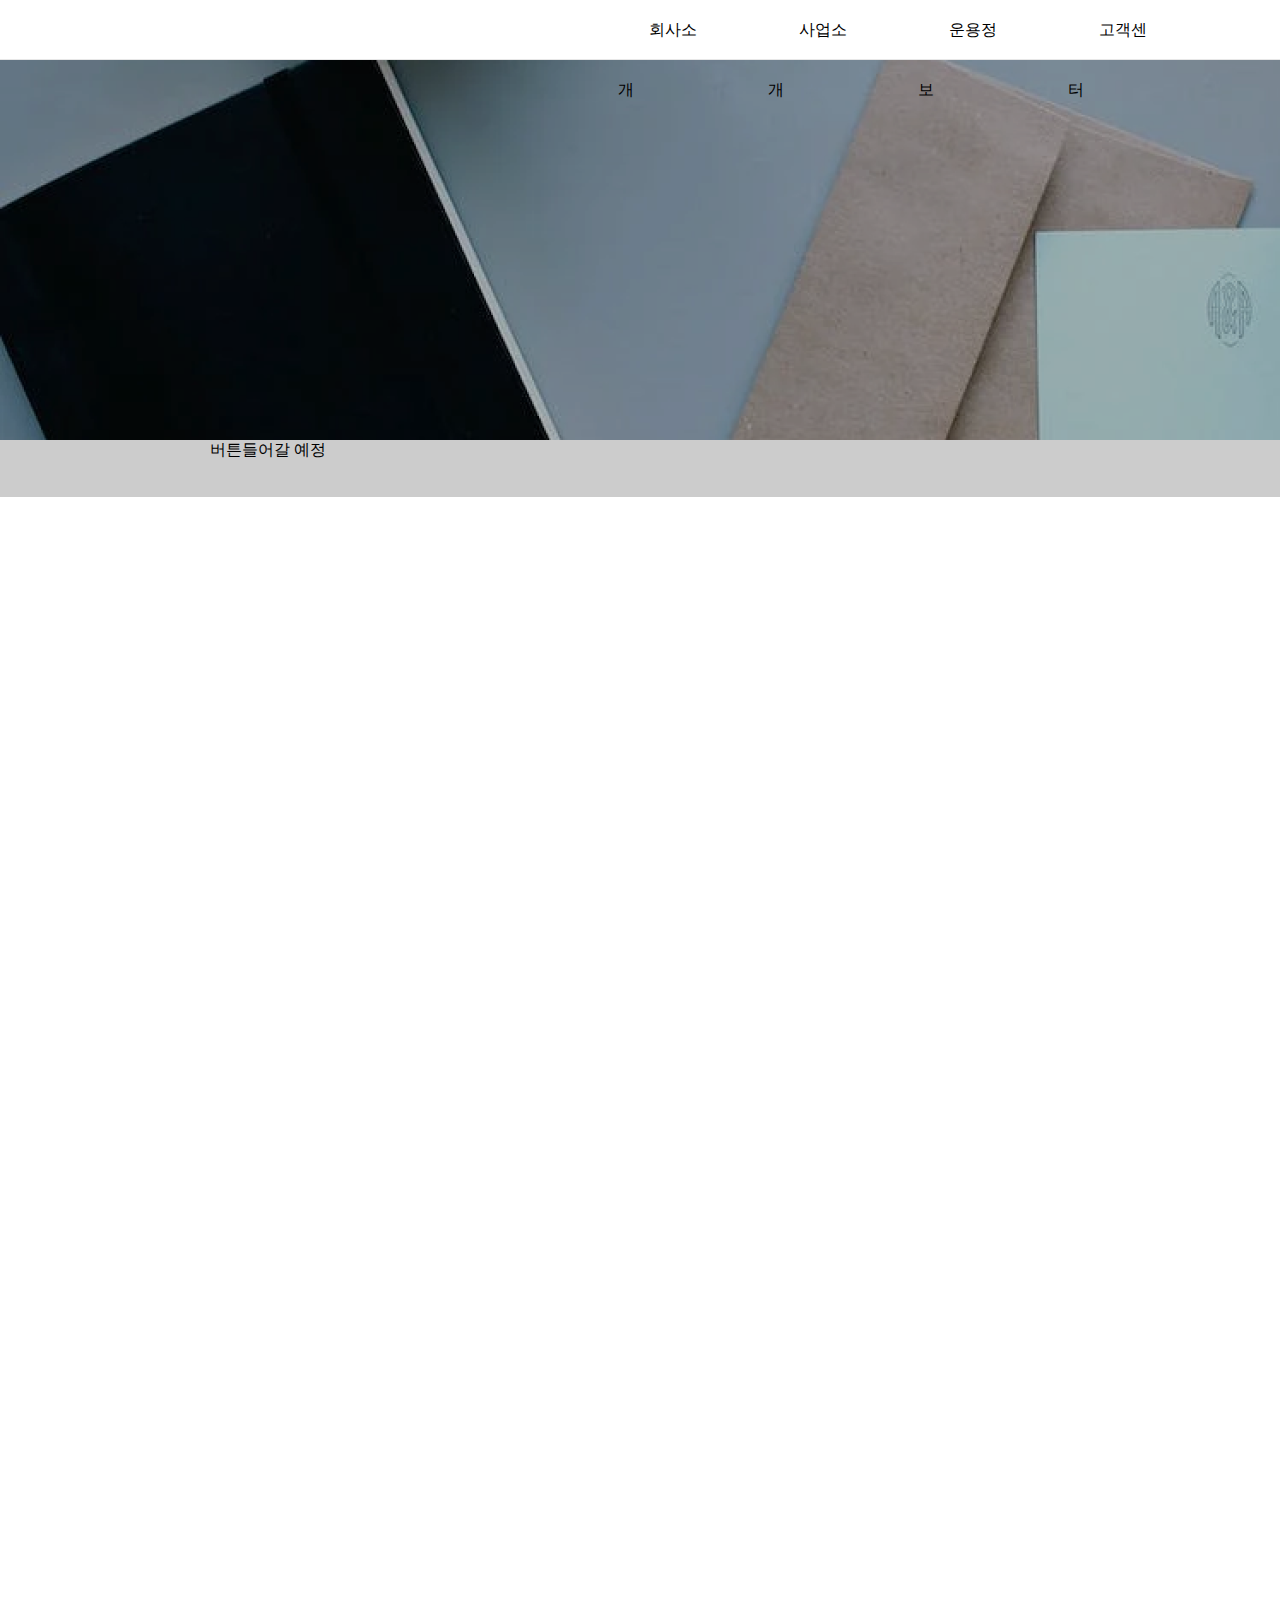
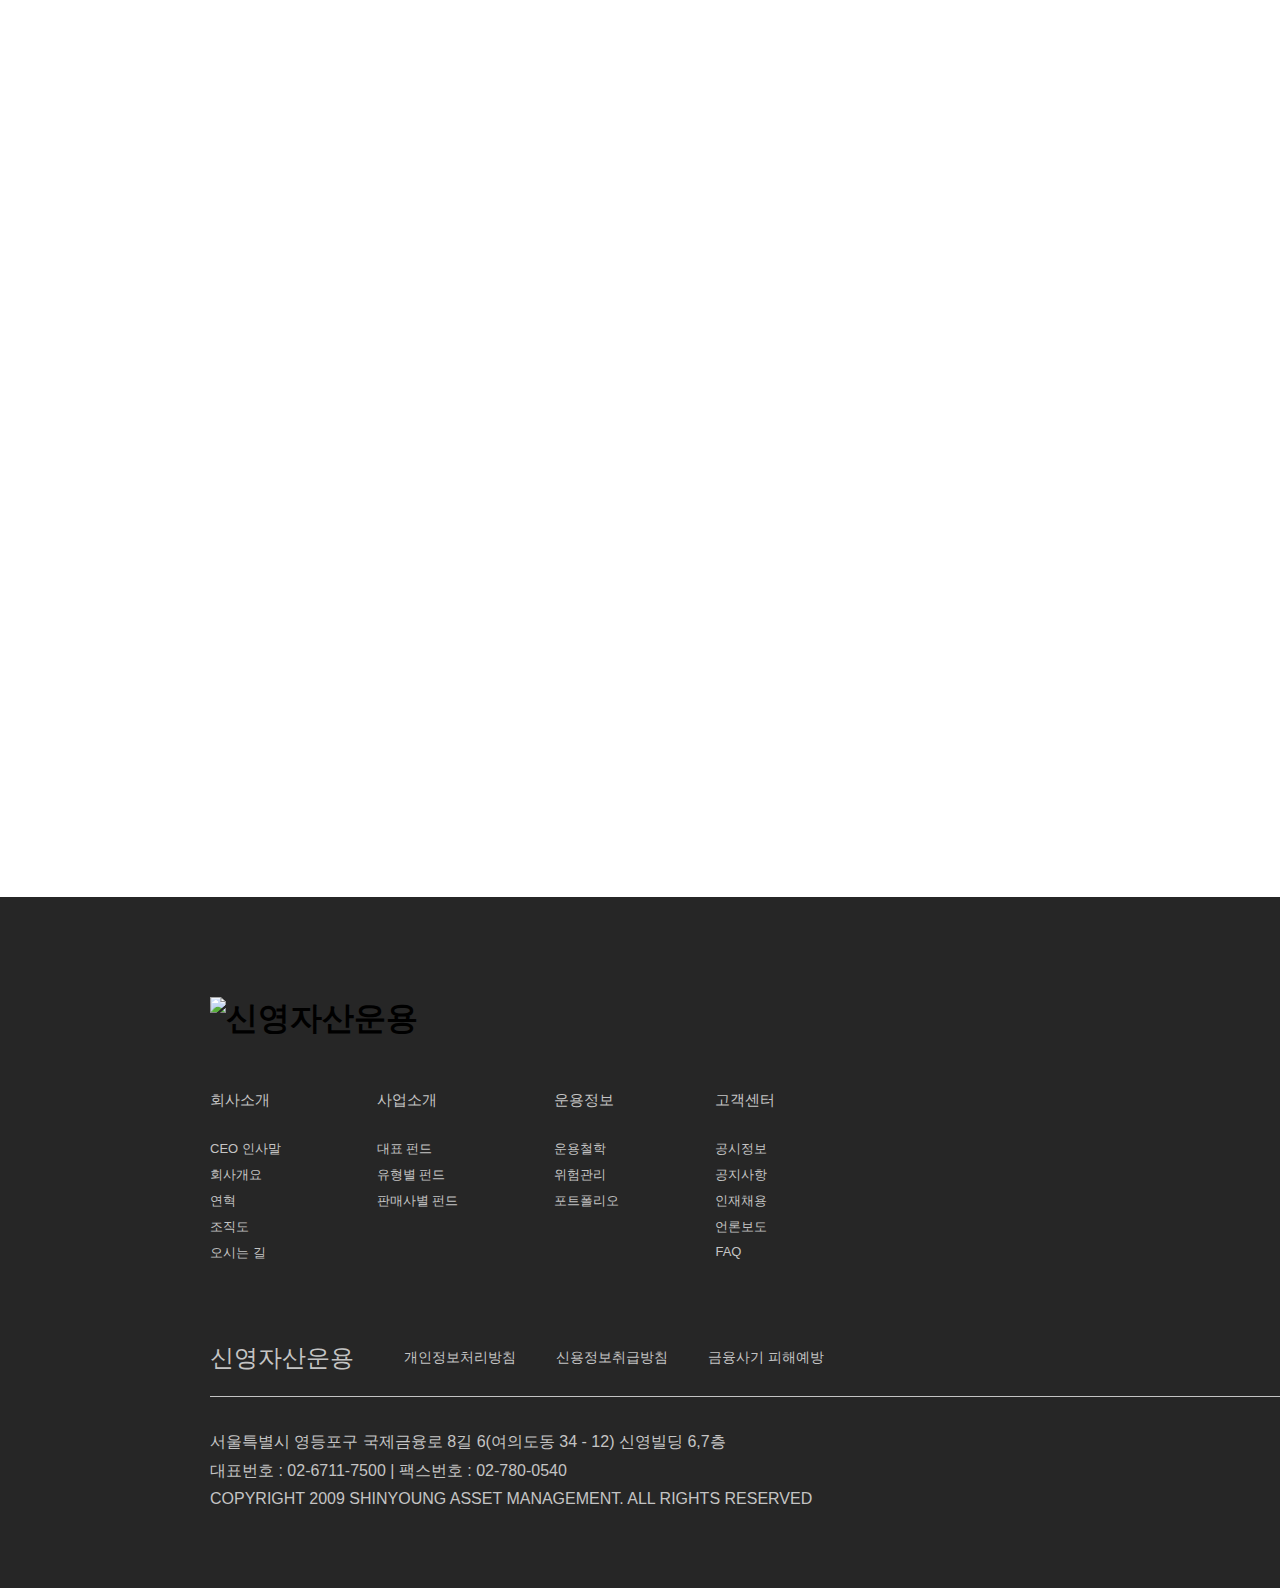
==== index.html @ 6cd34afd "Add files via upload" ====
<!DOCTYPE html>
<html lang="en">

<head>
    <meta charset="UTF-8">
    <meta name="viewport" content="width=device-width, initial-scale=1.0">
    <title>Document</title>
    <script src="js/script.js" defer></script>
    <link rel="stylesheet" href="css/default.css">
    <link rel="stylesheet" href="css/fonts.css">
    <link rel="stylesheet" href="css/style.css">    
    <link rel="stylesheet" href="css/subpage_.css">
</head>

<body>
    <header>
        <div class="logo">
            <h1></h1>
        </div>
        <nav>            
            <ul class="depth1">
                <li><a href="#">회사소개</a>
                    <div class="nav-bg"></div>
                    <ul class="depth2">
                        <li><a href="#">CEO 인사말</a></li>
                        <li><a href="#">회사개요</a></li>
                        <li><a href="#">연혁</a></li>
                        <li><a href="#">조직도</a></li>
                        <li><a href="#">오시는 길</a></li>
                    </ul>
                </li>
                <li><a href="#">사업소개</a>
                    <div class="nav-bg"></div>
                    <ul class="depth2">
                        <li><a href="#">대표 펀드</a></li>
                        <li><a href="#">유형별 펀드</a></li>
                        <li><a href="#">판매사별 펀드</a></li>
                    </ul>
                </li>
                <li><a href="#">운용정보</a>
                    <div class="nav-bg"></div>
                    <ul class="depth2">
                        <li><a href="#">운용철학</a></li>
                        <li><a href="#">위험관리</a></li>
                        <li><a href="#">포트폴리오</a></li>
                    </ul>
                </li>
                <li><a href="#">고객센터</a>
                    <div class="nav-bg"></div>
                    <ul class="depth2">
                        <li><a href="#">공시정보</a></li>
                        <li><a href="#">공지사항</a></li>
                        <li><a href="#">인재채용</a></li>
                        <li><a href="#">언론보도</a></li>
                        <li><a href="#">FAQ</a></li>
                    </ul>
                </li>
            </ul>        
        </nav>
        <div class="icon">
            <img src="images/오시는길2.png" alt="오시는길">
            <img src="images/EN2.png" alt="EN">
        </div>
    </header>

    <section>
        <div class="sub-banner"></div>
        <div class="sub-nav">버튼들어갈 예정</div>
    </section>
    <main id="page_name" class="container">

    </main>


    <footer>
        <h1><img src="images/logo2.png" alt="신영자산운용"></h1>
        <ul class="depth1">
            <li><a href="#">회사소개</a>
                <ul class="depth2">
                    <li><a href="#">CEO 인사말</a></li>
                    <li><a href="#">회사개요</a></li>
                    <li><a href="#">연혁</a></li>
                    <li><a href="#">조직도</a></li>
                    <li><a href="#">오시는 길</a></li>
                </ul>
            </li>
            <li><a href="#">사업소개</a>
                <ul class="depth2">
                    <li><a href="#">대표 펀드</a></li>
                    <li><a href="#">유형별 펀드</a></li>
                    <li><a href="#">판매사별 펀드</a></li>
                </ul>
            </li>
            <li><a href="#">운용정보</a>
                <ul class="depth2">
                    <li><a href="#">운용철학</a></li>
                    <li><a href="#">위험관리</a></li>
                    <li><a href="#">포트폴리오</a></li>
                </ul>
            </li>
            <li><a href="#">고객센터</a>
                <ul class="depth2">
                    <li><a href="#">공시정보</a></li>
                    <li><a href="#">공지사항</a></li>
                    <li><a href="#">인재채용</a></li>
                    <li><a href="#">언론보도</a></li>
                    <li><a href="#">FAQ</a></li>
                </ul> 
            </li>
        </ul>
        <div class="clause">
            <div>
                <a href="#">신영자산운용</a>
                <p>개인정보처리방침</p>
                <p>신용정보취급방침</p>
                <p>금융사기 피해예방</p>
            </div>
            <div class="language">
                <p>Language</p>
                <img src="images/한국어.png" alt="Language">
            </div>
        </div>
        <div class="address">
            <p>서울특별시 영등포구 국제금융로 8길 6(여의도동 34 - 12) 신영빌딩 6,7층</p>
            <p>대표번호 : 02-6711-7500 | 팩스번호 : 02-780-0540</p>
            <p>COPYRIGHT 2009 SHINYOUNG ASSET MANAGEMENT. ALL RIGHTS RESERVED</p>
        </div>
    </footer> 
</body>
 
</html>
---- css/default.css ----
* {
    margin: 0;
    padding: 0;
    box-sizing: border-box;
    text-decoration: none;
    list-style: none;
    color: #000;
    font-family: "pretendard", 'Noto Sans KR', sans-serif;
}

a {
    color: inherit;
}
---- css/fonts.css ----
@font-face {
    font-family: "pretendard";
    src: url(../fonts/Pretendard-Regular.woff) format(truetyoe);
}
@font-face {
    font-family: "pretendard-Medium";
    src: url(../fonts/Pretendard-Medium.woff) format(truetyoe);
}
@font-face {
    font-family: "pretendard-SemiBold";
    src: url(../fonts/Pretendard-SemiBold.woff) format(truetyoe);
}
@font-face {
    font-family: "pretendard-Bold";
    src: url(../fonts/Pretendard-Bold.woff) format(truetyoe);
}
---- css/style.css ----
header {  
    width: 100%;
    height: 60px;
    color: white;
    background-color: rgba(0, 0, 0, 0.4);
    display: flex;
    justify-content: space-between;
    align-items: center;
    padding: 0 210px;

}
header:hover {
    background-color: white;
    border-bottom: 1px solid #e7e7e7;
}
header:hover a {
    color: #000
}
header:hover .logo h1 {
    background-image: url(../images/logo.png);
}

header a {
    color: white;
}

header nav {
    display: flex;
    justify-content: space-between;
    margin: 0 210px;
    line-height: 60px;
}

header .logo h1 {
    background-image: url(../images/logo2.png);
    background-repeat: no-repeat;
    background-position: center;
    width: 154px;
    height: 32px;
}

header nav .logo img {
    vertical-align: -10px;
}

header nav .depth1 {
    display: flex;
    height: 60px;
}

header nav .depth1 li {
    width: 150px;
    text-align: center;
}

header nav .depth1 li a {
    padding: 20.5px 47px;
}
header nav .depth1>li:hover {
    border-bottom: 2px solid #0AB481;
}
header nav .depth1 li .depth2 {
    position: absolute;
    top: 60px;
    z-index: 10;
    display: none;
}
header nav .depth1>li.show .depth2 {
    display: block;
}
/* header nav .depth1>li:hover~li .depth2 {
    display: block;
} */
header nav .depth1>li:hover .nav-bg {
    display: block;
}
header nav .depth1 li .depth2 {
    height: 180px;
    background-color: white;
}

header nav .depth1 li .depth2 li {
    line-height: 2em;
}
header nav .depth1 li .depth2 li a:hover {
    color: #0AB481;
}

header nav .depth1 li .depth2 li a {
    text-align: center;
    padding: 8px 31.5px;
    color: #000;
}

header nav .depth1 li .depth2 li:first-child {
    padding-top: 15px;
}

header .icon img:nth-child(1) {
    vertical-align: -10px;
}

header .icon img:nth-child(2) {
    vertical-align: -5px;
    padding-left: 15px;
}

header nav .nav-bg {
    width: 100vw;
    height: 180px;
    background-color: white;
    position: absolute;
    top: 60px;
    left: 0;
    display: none;
}

footer {
    width: 100vw;
    height: 691px;
    background-color: #262626;
    padding: 100px 210px 125px;
    color: #C4C4C4;
}

footer a {
    color: #C4C4C4;
}

footer .depth1 {
    font-size: 15px;
    padding-top: 50px;
    display: flex;
}

footer .depth1 .depth2 {
    font-size: 13px;
    padding-top: 30px;
    padding-right: 96px;
}

footer .depth1 .depth2 li {
    padding-bottom: 8px;
}
footer p {
    color: #C4C4C4;
}
footer .clause {
    margin-top: 50px;
    display: flex;
    justify-content: space-between;
    width: 1500px;
    height: 77px;
    margin-bottom: 24px;
    border-bottom: 1px solid #C4C4C4;
}
footer .clause div {
    display: flex;    
    align-items: center;
}
footer .clause a {
    padding-right: 50px; 
    font-size: 24px;
}
footer .clause div > p {
    padding-right: 40px;   
    font-size: 14px;
}
footer .clause .language>p {
    padding-right: 22px;
}
footer .address p:first-child {
    margin-top: 35px;
}
footer .address p {
    padding-bottom: 8px;
}
---- css/subpage_.css ----
section .sub-banner {
    width: 1920px;
    height: 380px;
    background-image: url(../images/subpagebanner1.png);
    background-repeat: no-repeat;
    background-size: cover;
}
section .sub-nav {
    height: 57px;
    background-color: #ccc;
    padding: 0 210px;
}

.container {
    width: 1200px;
    margin: 0 auto;
}

#page_name{
    height: 2000px;
}
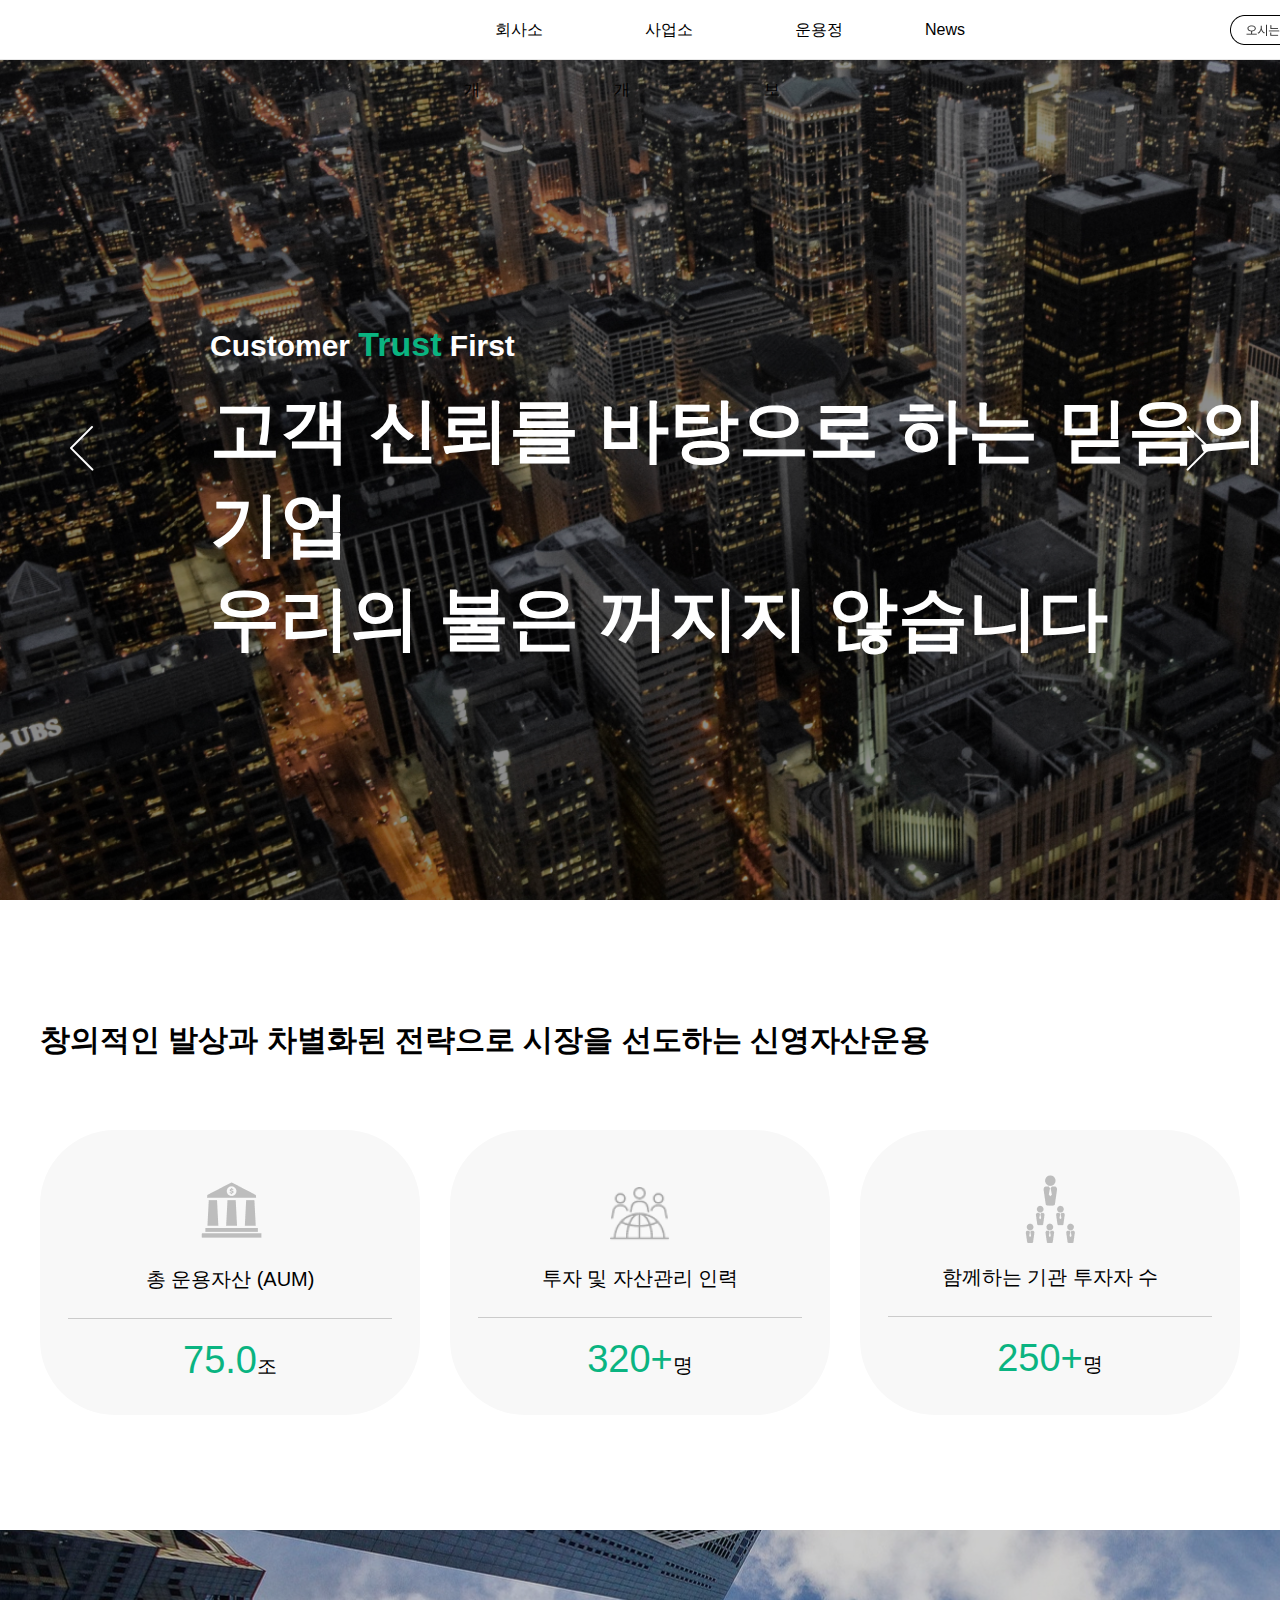
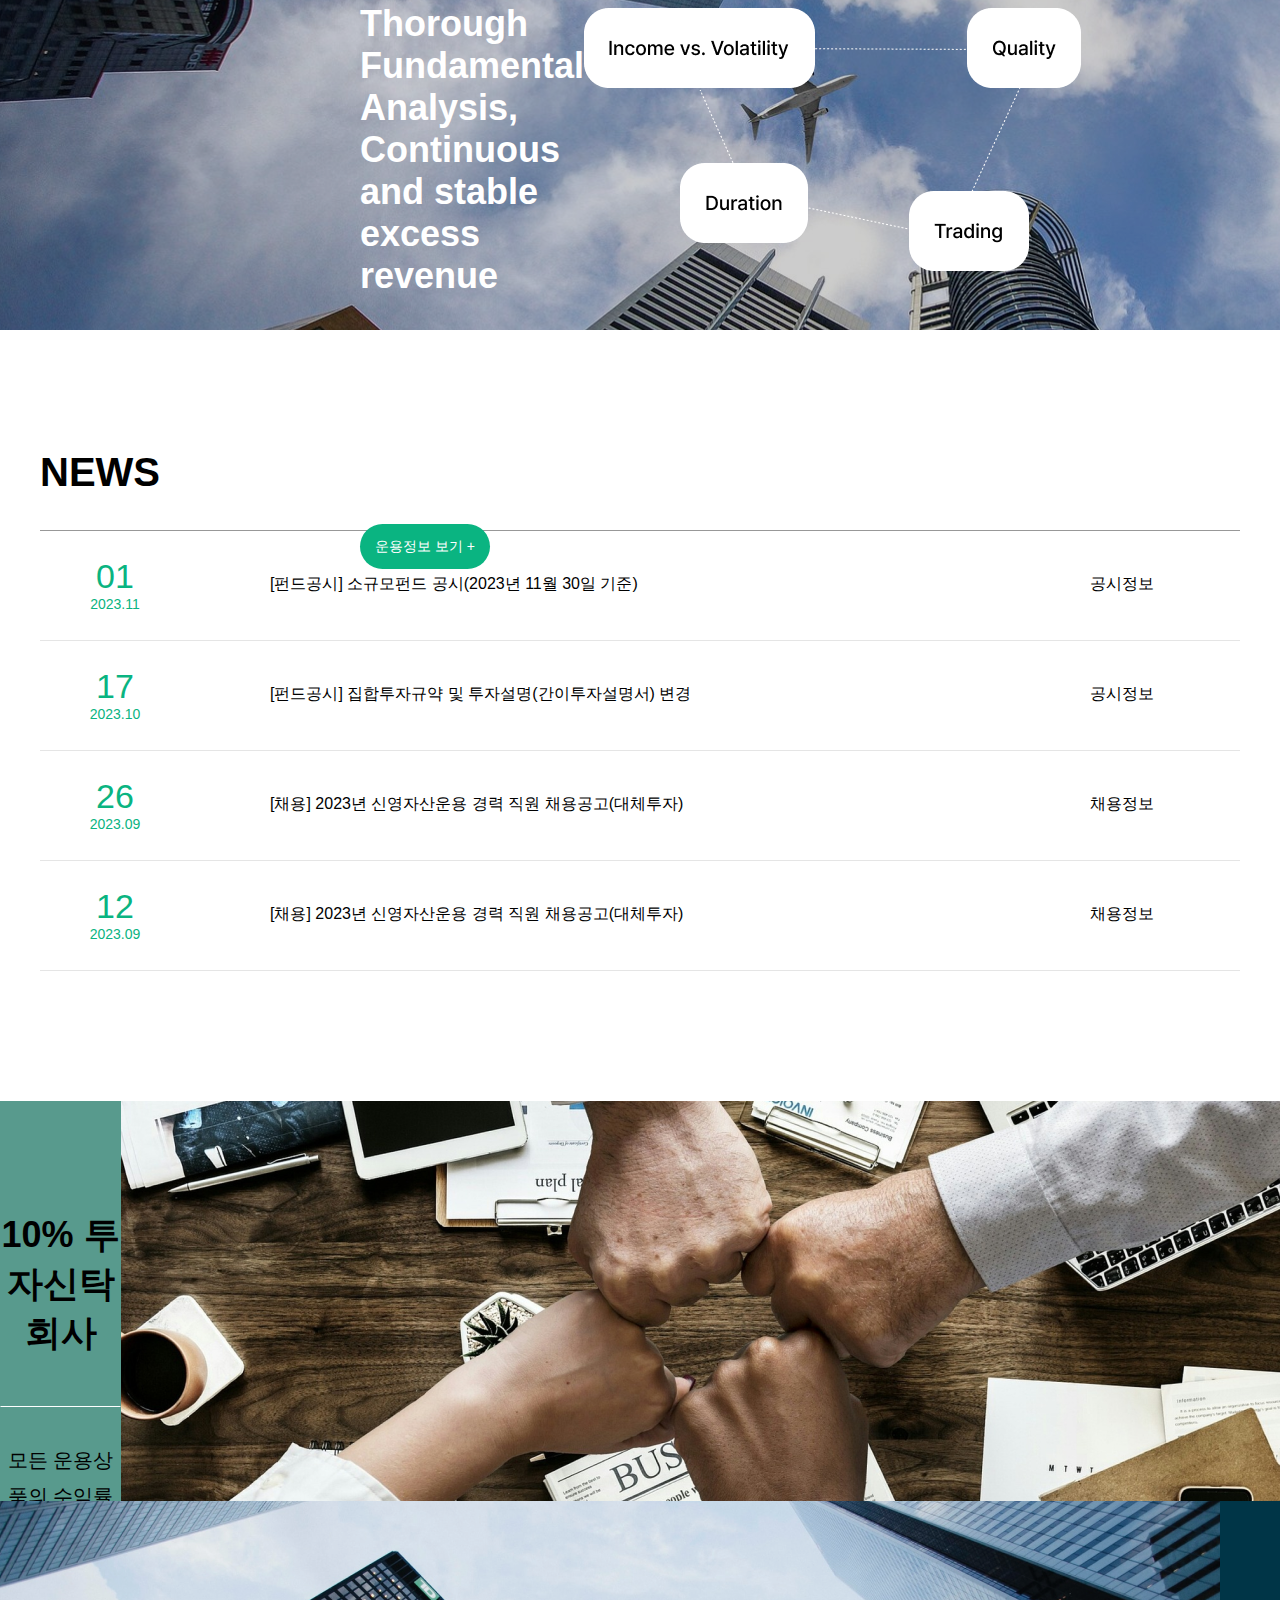
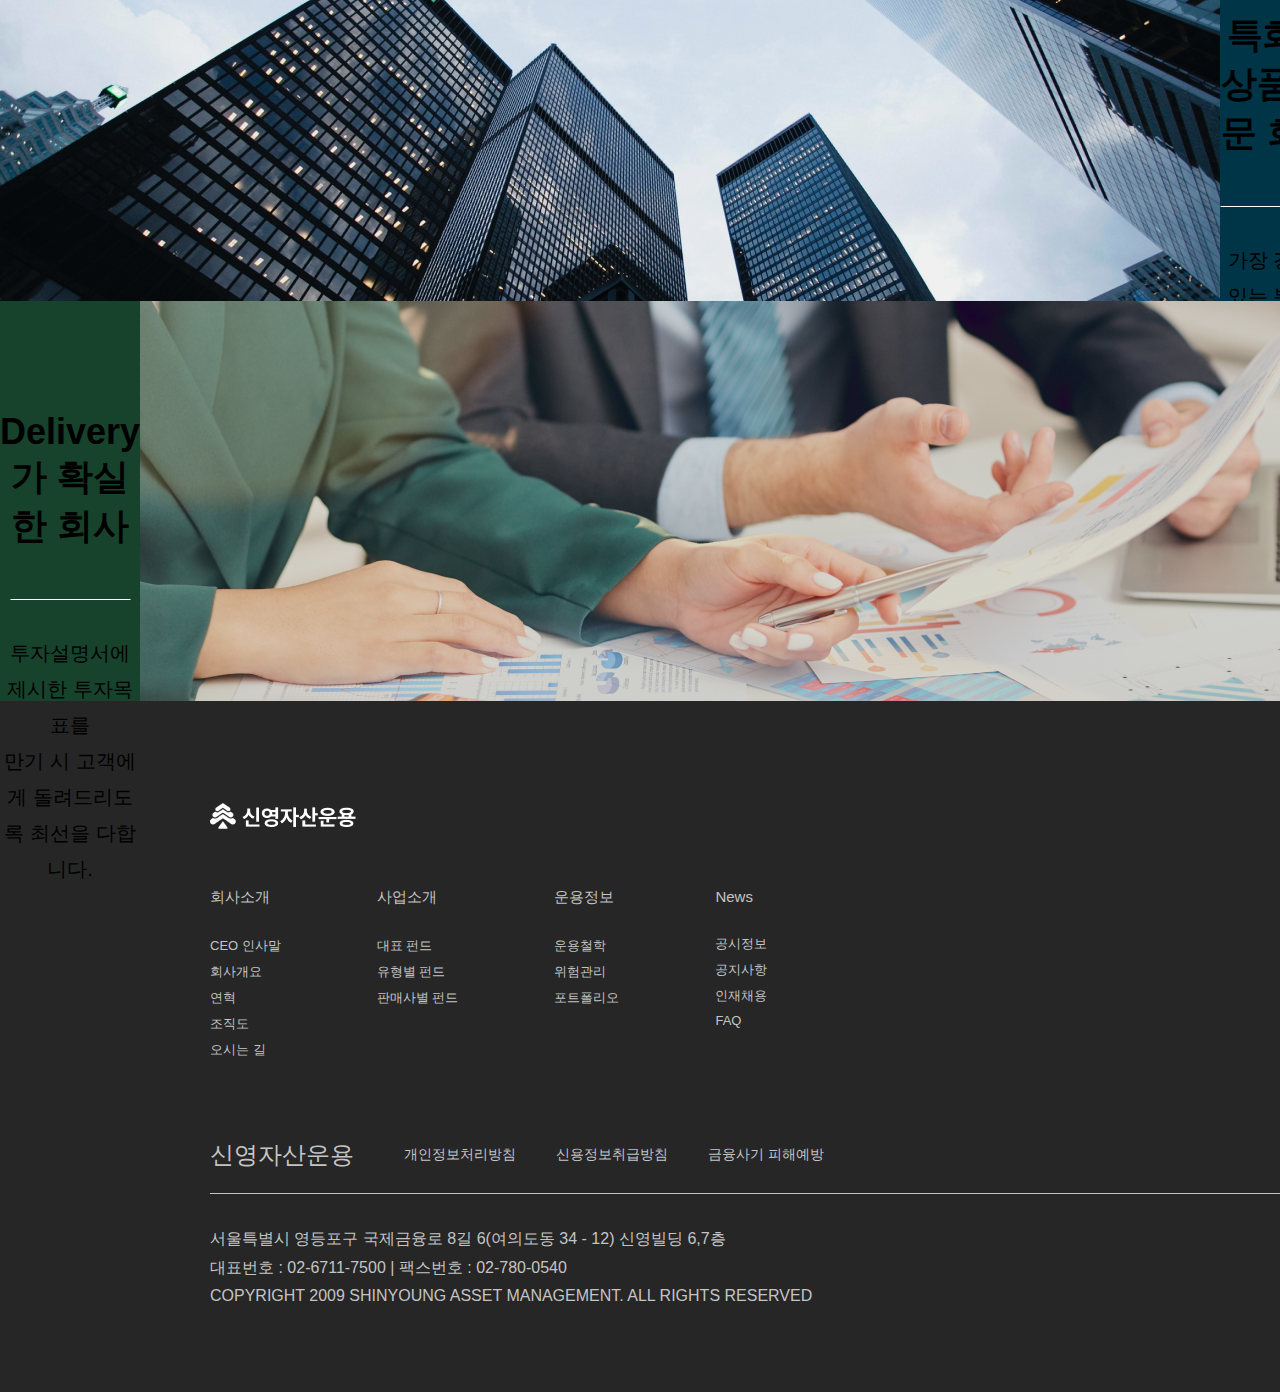
==== commit ec0258ec: "Add files via upload" ====
--- a/index.html
+++ b/index.html
@@ -4,20 +4,20 @@
 <head>
     <meta charset="UTF-8">
     <meta name="viewport" content="width=device-width, initial-scale=1.0">
-    <title>Document</title>
+    <title>신영자산운용</title>
     <script src="js/script.js" defer></script>
     <link rel="stylesheet" href="css/default.css">
     <link rel="stylesheet" href="css/fonts.css">
-    <link rel="stylesheet" href="css/style.css">    
-    <link rel="stylesheet" href="css/subpage_.css">
+    <link rel="stylesheet" href="css/style.css">
+    <link rel="stylesheet" href="css/main_pg.css">
 </head>
 
 <body>
     <header>
         <div class="logo">
-            <h1></h1>
-        </div>
-        <nav>            
+            <a href="index.html"><span class="blind">신영자산운용</span></a>
+        </div>
+        <nav>
             <ul class="depth1">
                 <li><a href="#">회사소개</a>
                     <div class="nav-bg"></div>
@@ -26,13 +26,13 @@
                         <li><a href="#">회사개요</a></li>
                         <li><a href="#">연혁</a></li>
                         <li><a href="#">조직도</a></li>
-                        <li><a href="#">오시는 길</a></li>
+                        <li><a href="map.html">오시는 길</a></li>
                     </ul>
                 </li>
                 <li><a href="#">사업소개</a>
                     <div class="nav-bg"></div>
                     <ul class="depth2">
-                        <li><a href="#">대표 펀드</a></li>
+                        <li><a href="fund_pag.html">대표 펀드</a></li>
                         <li><a href="#">유형별 펀드</a></li>
                         <li><a href="#">판매사별 펀드</a></li>
                     </ul>
@@ -40,40 +40,152 @@
                 <li><a href="#">운용정보</a>
                     <div class="nav-bg"></div>
                     <ul class="depth2">
-                        <li><a href="#">운용철학</a></li>
+                        <li><a href="Management_Philosophy.html">운용철학</a></li>
                         <li><a href="#">위험관리</a></li>
                         <li><a href="#">포트폴리오</a></li>
                     </ul>
                 </li>
-                <li><a href="#">고객센터</a>
-                    <div class="nav-bg"></div>
-                    <ul class="depth2">
-                        <li><a href="#">공시정보</a></li>
-                        <li><a href="#">공지사항</a></li>
-                        <li><a href="#">인재채용</a></li>
-                        <li><a href="#">언론보도</a></li>
-                        <li><a href="#">FAQ</a></li>
-                    </ul>
-                </li>
-            </ul>        
+                <li><a href="#">News</a>
+                    <div class="nav-bg"></div>
+                    <ul class="depth2">
+                        <li><a href="index.copy.html">공시정보</a></li>
+                        <li><a href="index.copy-2.html">공지사항</a></li>
+                        <li><a href="index.copy-3.html">인재채용</a></li>
+                        <li><a href="index.copy faq.html">FAQ</a></li>
+                    </ul>
+                </li>
+            </ul>
         </nav>
         <div class="icon">
-            <img src="images/오시는길2.png" alt="오시는길">
-            <img src="images/EN2.png" alt="EN">
+            <a href="map.html"><span class="blind">오시는길</span></a>
+            <a href="#"><span class="blind">EN</span></a>
         </div>
     </header>
-
-    <section>
-        <div class="sub-banner"></div>
-        <div class="sub-nav">버튼들어갈 예정</div>
+    <main>
+        <div class="main-banner">
+            <div class="slider">
+                <div class="slider-box">
+                    <div class="title">
+                        <h2>Customer <span>Trust</span> First</h2>
+                        <h1>고객 신뢰를 바탕으로 하는 믿음의 기업 <br>
+                            우리의 불은 꺼지지 않습니다</h1>
+                    </div>
+                    <div class="title">
+                        <h2>Ahead with customer <span>futures</span></h2>
+                        <h1>고객의 미래를 먼저 생각하는 기업<br>
+                            언제나 당신과 함께합니다</h1>
+                    </div>
+                    <div class="title">
+                        <h2>Expect more, <span>believe</span> better</h2>
+                        <h1>고객의 기대와 믿음에 부응하는 기업<br>
+                            당신과 함께 나아갑니다</h1>
+                    </div>
+                </div>
+            </div>
+            <a href="#" class="prev-btn"><img src="images/main-banner/main_prev_btn.png" alt="main_prev_btn"></a>
+            <a href="#" class="next-btn"><img src="images/main-banner/main_next_btn.png" alt="main_next_btn"></a>
+        </div>
+    </main>
+    <section id="history" class="container">
+        <h3>창의적인 발상과 차별화된 전략으로 시장을 선도하는 신영자산운용</h3>
+        <div>
+            <div class="history-item">
+                <img src="images/main/e8f62128f77604382402671040d83289 1.png" alt="총 운용자산">
+                <p>총 운용자산 (AUM)</p>
+                <p><span>75.0</span>조</p>
+            </div>
+            <div class="history-item">
+                <img src="images/main/main_man_icon 1.png" alt="총 운용자산">
+                <p>투자 및 자산관리 인력</p>
+                <p><span>320+</span>명</p>
+            </div>
+            <div class="history-item">
+                <img src="images/main/f42983f691338e6339a0aac729faa916 1.png" alt="총 운용자산">
+                <p>함께하는 기관 투자자 수</p>
+                <p><span>250+</span>명</p>
+            </div>
+        </div>
     </section>
-    <main id="page_name" class="container">
-
-    </main>
+    <div id="sub-banner">
+        <div>
+            <h2>
+                Thorough Fundamental Analysis,<br>
+                Continuous and stable excess revenue
+            </h2>
+            <p>철저한 펀더멘탈 분석을 통한 일관된 원칙이 있는 투자로<br>
+                벤치마크 대비 지속적이고 안정적인 초과수익 실현</p>
+            <button>운용정보 보기 +</button>
+        </div>
+        <img src="images/main/운용정보img.png" alt="운용정보 키워드">
+    </div>
+    <div id="news" class="container">
+        <h1>NEWS</h1>
+        <a href="#" class="news-item">
+            <div class="news-date">
+                <p>01</p>
+                <p>2023.11</p>
+            </div>
+            <p>[펀드공시] 소규모펀드 공시(2023년 11월 30일 기준)</p>
+            <span>공시정보</span>
+        </a>
+        <a href="#" class="news-item">
+            <div class="news-date">
+                <p>17</p>
+                <p>2023.10</p>
+            </div>
+            <p>[펀드공시] 집합투자규약 및 투자설명(간이투자설명서) 변경</p>
+            <span>공시정보</span>
+        </a>
+        <a href="#" class="news-item">
+            <div class="news-date">
+                <p>26</p>
+                <p>2023.09</p>
+            </div>
+            <p>[채용] 2023년 신영자산운용 경력 직원 채용공고(대체투자) </p>
+            <span>채용정보</span>
+        </a>
+        <a href="#" class="news-item">
+            <div class="news-date">
+                <p>12</p>
+                <p>2023.09</p>
+            </div>
+            <p>[채용] 2023년 신영자산운용 경력 직원 채용공고(대체투자) </p>
+            <span>채용정보</span>
+        </a>
+    </div>
+
+    <div id="notice">
+        <div class="notice-box">
+            <div class="notice-text">
+                <h2>10% 투자신탁회사</h2>
+                <img src="images/main/line.png" alt="line">
+                <p>모든 운용상품의 수익률이<br>
+                    항상 업계 상위 10%에 들도록 최선을 다합니다. </p>
+            </div>
+            <img src="images/main/Rectangle 30.png" alt="투자신탁회사" class="notice-img">
+        </div>
+        <div class="notice-box">
+            <img src="images/main/unsplash_PhYq704ffdA.png" alt="투자신탁회사" class="notice-img">
+            <div class="notice-text">
+                <h2>특화된 상품 전문 회사</h2>
+                <img src="images/main/line.png" alt="line">
+                <p>가장 경쟁력있는 분야를 특화하는 전문운용회사를 지향합니다.</p>
+            </div>
+        </div>
+        <div class="notice-box">
+            <div class="notice-text">
+                <h2>Delivery가 확실한 회사</h2>
+                <img src="images/main/line.png" alt="line">
+                <p>투자설명서에 제시한 투자목표를<br>
+                    만기 시 고객에게 돌려드리도록 최선을 다합니다.</p>
+            </div>
+            <img src="images/main/Rectangle 50.png" alt="투자신탁회사" class="notice-img">
+        </div>
+    </div>
 
 
     <footer>
-        <h1><img src="images/logo2.png" alt="신영자산운용"></h1>
+        <h1><img src="images/header/logo2.png" alt="신영자산운용"></h1>
         <ul class="depth1">
             <li><a href="#">회사소개</a>
                 <ul class="depth2">
@@ -81,43 +193,42 @@
                     <li><a href="#">회사개요</a></li>
                     <li><a href="#">연혁</a></li>
                     <li><a href="#">조직도</a></li>
-                    <li><a href="#">오시는 길</a></li>
+                    <li><a href="map.html">오시는 길</a></li>
                 </ul>
             </li>
             <li><a href="#">사업소개</a>
                 <ul class="depth2">
-                    <li><a href="#">대표 펀드</a></li>
+                    <li><a href="fund_pag.html">대표 펀드</a></li>
                     <li><a href="#">유형별 펀드</a></li>
                     <li><a href="#">판매사별 펀드</a></li>
                 </ul>
             </li>
             <li><a href="#">운용정보</a>
                 <ul class="depth2">
-                    <li><a href="#">운용철학</a></li>
+                    <li><a href="Management_Philosophy.html">운용철학</a></li>
                     <li><a href="#">위험관리</a></li>
                     <li><a href="#">포트폴리오</a></li>
                 </ul>
             </li>
-            <li><a href="#">고객센터</a>
-                <ul class="depth2">
-                    <li><a href="#">공시정보</a></li>
-                    <li><a href="#">공지사항</a></li>
-                    <li><a href="#">인재채용</a></li>
-                    <li><a href="#">언론보도</a></li>
-                    <li><a href="#">FAQ</a></li>
-                </ul> 
+            <li><a href="#">News</a>
+                <ul class="depth2">
+                    <li><a href="index.copy.html">공시정보</a></li>
+                    <li><a href="index.copy-2.html">공지사항</a></li>
+                    <li><a href="index.copy-3.html">인재채용</a></li>
+                    <li><a href="index.copy faq.html">FAQ</a></li>
+                </ul>
             </li>
         </ul>
         <div class="clause">
             <div>
-                <a href="#">신영자산운용</a>
+                <a href="index.html">신영자산운용</a>
                 <p>개인정보처리방침</p>
                 <p>신용정보취급방침</p>
                 <p>금융사기 피해예방</p>
             </div>
             <div class="language">
                 <p>Language</p>
-                <img src="images/한국어.png" alt="Language">
+                <img src="images/header/한국어.png" alt="Language">
             </div>
         </div>
         <div class="address">
@@ -125,7 +236,7 @@
             <p>대표번호 : 02-6711-7500 | 팩스번호 : 02-780-0540</p>
             <p>COPYRIGHT 2009 SHINYOUNG ASSET MANAGEMENT. ALL RIGHTS RESERVED</p>
         </div>
-    </footer> 
+    </footer>
 </body>
- 
+
 </html>--- a/css/default.css
+++ b/css/default.css
@@ -4,10 +4,15 @@
     box-sizing: border-box;
     text-decoration: none;
     list-style: none;
-    color: #000;
+}
+body {
     font-family: "pretendard", 'Noto Sans KR', sans-serif;
+    color: black;
 }
 
 a {
     color: inherit;
 }
+.blind {
+    display: none;
+}
--- a/css/style.css
+++ b/css/style.css
@@ -1,23 +1,26 @@
-header {  
+header {
     width: 100%;
     height: 60px;
     color: white;
-    background-color: rgba(0, 0, 0, 0.4);
+    background-color: rgba(0, 0, 0, 0.2);
     display: flex;
     justify-content: space-between;
     align-items: center;
     padding: 0 210px;
-
-}
+    position: absolute;
+}
+
 header:hover {
     background-color: white;
     border-bottom: 1px solid #e7e7e7;
 }
+
 header:hover a {
     color: #000
 }
+
 header:hover .logo h1 {
-    background-image: url(../images/logo.png);
+    background-image: url(../images/header/logo.png);
 }
 
 header a {
@@ -32,7 +35,7 @@
 }
 
 header .logo h1 {
-    background-image: url(../images/logo2.png);
+    background-image: url(../images/header/logo2.png);
     background-repeat: no-repeat;
     background-position: center;
     width: 154px;
@@ -56,24 +59,29 @@
 header nav .depth1 li a {
     padding: 20.5px 47px;
 }
+
 header nav .depth1>li:hover {
     border-bottom: 2px solid #0AB481;
 }
+
 header nav .depth1 li .depth2 {
     position: absolute;
     top: 60px;
     z-index: 10;
     display: none;
 }
+
 header nav .depth1>li.show .depth2 {
     display: block;
 }
+
 /* header nav .depth1>li:hover~li .depth2 {
     display: block;
 } */
 header nav .depth1>li:hover .nav-bg {
     display: block;
 }
+
 header nav .depth1 li .depth2 {
     height: 180px;
     background-color: white;
@@ -82,6 +90,7 @@
 header nav .depth1 li .depth2 li {
     line-height: 2em;
 }
+
 header nav .depth1 li .depth2 li a:hover {
     color: #0AB481;
 }
@@ -96,23 +105,52 @@
     padding-top: 15px;
 }
 
-header .icon img:nth-child(1) {
-    vertical-align: -10px;
-}
-
-header .icon img:nth-child(2) {
-    vertical-align: -5px;
-    padding-left: 15px;
-}
-
 header nav .nav-bg {
     width: 100vw;
-    height: 180px;
+    height: 200px;
     background-color: white;
     position: absolute;
     top: 60px;
     left: 0;
     display: none;
+}
+
+header .icon {
+    display: flex;
+    align-items: center;
+    gap: 15px;
+}
+
+header .icon a:nth-child(1) {
+    background-image: url(../images/header/오시는길2.png);
+    background-repeat: no-repeat;
+    background-position: center;
+    width: 86px;
+    height: 30px;
+}
+
+header:hover .icon a:nth-child(1) {
+    background-image: url(../images/header/오시는길.png);
+    background-repeat: no-repeat;
+    background-position: center;
+    width: 86px;
+    height: 30px;
+}
+
+header .icon a:nth-child(2) {
+    background-image: url(../images/header/EN2.png);
+    background-repeat: no-repeat;
+    background-position: center;
+    width: 43px;
+    height: 16px;
+}
+
+header:hover .icon a:nth-child(2) {
+    background-image: url(../images/header/EN.png);
+    background-repeat: no-repeat;
+    background-position: center;
+    width: 43px;
+    height: 16px;
 }
 
 footer {
@@ -142,9 +180,11 @@
 footer .depth1 .depth2 li {
     padding-bottom: 8px;
 }
+
 footer p {
     color: #C4C4C4;
 }
+
 footer .clause {
     margin-top: 50px;
     display: flex;
@@ -154,24 +194,30 @@
     margin-bottom: 24px;
     border-bottom: 1px solid #C4C4C4;
 }
+
 footer .clause div {
-    display: flex;    
+    display: flex;
     align-items: center;
 }
+
 footer .clause a {
-    padding-right: 50px; 
+    padding-right: 50px;
     font-size: 24px;
 }
-footer .clause div > p {
-    padding-right: 40px;   
+
+footer .clause div>p {
+    padding-right: 40px;
     font-size: 14px;
 }
+
 footer .clause .language>p {
     padding-right: 22px;
 }
+
 footer .address p:first-child {
     margin-top: 35px;
 }
+
 footer .address p {
     padding-bottom: 8px;
-}
+}--- a/css/main_pg.css
+++ b/css/main_pg.css
@@ -0,0 +1,261 @@
+.container {
+    width: 1200px;
+    margin: 0 auto;
+}
+main .main-banner {
+    width: 100%;
+    height: 100vh;
+    color: white;
+    font-family: "pretendard-SemiBold", 'Noto Sans KR', sans-serif;
+}
+
+main .slider {
+    overflow: hidden;
+}
+
+main .slider .slider-box {
+    display: flex;
+    width: 300vw;
+    /* transform: translate(-100vw, 0); */
+    transition: all 1s;
+}
+
+
+
+main .main-banner .title {
+    background-image: url(../images/main-banner/main-banner1.png);
+    background-repeat: no-repeat;
+    background-size: cover;
+    width: 100%;
+    height: 100vh;
+    padding: 325px 0 0 210px;
+}
+
+main .main-banner .title:nth-of-type(2) {
+    background-image: url(../images/main-banner/main-banner2.png);
+}
+
+main .main-banner .title:nth-of-type(3) {
+    background-image: url(../images/main-banner/main-banner3.png);
+}
+
+main .main-banner h1 {
+    font-size: 70px;
+    padding-top: 20px;
+}
+
+main .main-banner h2 {
+    font-size: 30px;
+}
+
+main .main-banner h2 span {
+    font-size: 34px;
+    color: #0AB481;
+}
+
+main .main-banner a {
+    padding: 10px;
+}
+
+main .main-banner a img {
+    width: 24px;
+    height: 45px;
+}
+
+main .main-banner .prev-btn {
+    position: absolute;
+    left: 60px;
+    top: calc(50% - 34.5px);
+}
+
+main .main-banner .next-btn {
+    position: absolute;
+    top: calc(50% - 34.5px);
+    right: 60px;
+}
+
+
+
+#history {
+    height: 630px;
+}
+
+#history h3 {
+    font-family: "pretendard-SemiBold", 'Noto Sans KR', sans-serif;
+    font-size: 30px;
+    padding: 120px 0 69px;
+}
+
+#history .history-item {
+    width: 380px;
+    height: 285px;
+    background-color: #F8F8F8;
+    border-radius: 75px;
+    font-family: "pretendard-Medium", 'Noto Sans KR', sans-serif;
+    font-size: 20px;
+    text-align: center;
+    padding: 0 28px;
+}
+
+#history>div {
+    display: flex;
+    gap: 30px;
+}
+
+#history .history-item:nth-child(1) img {
+    padding-top: 31px;
+}
+
+#history .history-item:nth-child(2) img {
+    padding: 57px 0 18.92px;
+}
+
+#history .history-item:nth-child(3) img {
+    padding: 36px 0 3px;
+}
+
+#history .history-item p:nth-of-type(1) {
+    padding-bottom: 25px;
+    border-bottom: 1px solid #CBCBCB;
+}
+
+#history .history-item p:nth-of-type(2) {
+    padding-top: 20px;
+}
+
+#history .history-item span {
+    font-size: 38px;
+    color: #0AB481;
+}
+
+#sub-banner {
+    height: 400px;
+    background-image: url(../images/main/sub_banner.png);
+    background-repeat: no-repeat;
+    background-size: cover;
+    padding: 0 360px;
+    color: white;
+}
+
+#sub-banner h2 {
+    padding-top: 73px;
+    font-size: 36px;
+    font-family: "pretendard-SemiBold", 'Noto Sans KR', sans-serif;
+}
+
+#sub-banner p {
+    padding: 35px 0 30px;
+    font-size: 18px;
+    line-height: 1.8em;
+    font-family: "pretendard-Medium", 'Noto Sans KR', sans-serif;
+}
+
+#sub-banner {
+    display: flex;
+    justify-content: space-between;
+}
+
+#sub-banner button {
+    width: 130px;
+    height: 45px;
+    border-radius: 26px;
+    border: none;
+    font-size: 14px;
+    font-family: "pretendard-Bold", 'Noto Sans KR', sans-serif;
+    background-color: #0AB481;
+    color: white;
+}
+
+#sub-banner img {
+    width: 497;
+    height: 263px;
+    margin-top: 78px;
+}
+
+#news {
+    height: 771px;
+}
+
+#news h1 {
+    padding: 120px 0 35px;
+    font-family: "pretendard-Bold", 'Noto Sans KR', sans-serif;
+    font-size: 40px;
+}
+
+#news .news-item {
+    padding: 26px 0 28px;
+    display: flex;
+    justify-content: space-between;
+    align-items: center;
+    border-bottom: 1px solid rgba(0, 0, 0, 0.1);
+}
+
+#news .news-item:nth-of-type(1) {
+    border-top: 1px solid rgba(0, 0, 0, 0.4);
+}
+
+#news .news-date {
+    color: #0AB481;
+    text-align: center;
+    width: 150px;
+}
+
+#news .news-date p:nth-child(1) {
+    font-size: 34px;
+    font-family: "pretendard-SemiBold", 'Noto Sans KR', sans-serif;
+}
+
+#news .news-date p:nth-child(2) {
+    font-size: 14px;
+}
+
+#news .news-item>p {
+    width: 900px;
+    padding-left: 80px;
+}
+
+#news .news-item span {
+    width: 150px;
+}
+
+#notice {
+    height: 1200px;
+}
+
+#notice .notice-box {
+    display: flex;
+}
+
+#notice .notice-box .notice-text {
+    text-align: center;
+    width: 700px;
+    height: 400px;
+    font-family: "pretendard-Medium", 'Noto Sans KR', sans-serif;
+    font-size: 20px;
+}
+
+#notice .notice-box .notice-text h2 {
+    font-family: "pretendard-SemiBold", 'Noto Sans KR', sans-serif;
+    font-size: 36px;
+}
+
+#notice .notice-box:nth-child(1) .notice-text {
+    background-color: #589A8D;
+}
+
+#notice .notice-box:nth-child(2) .notice-text {
+    background-color: #003547;
+}
+
+#notice .notice-box:nth-child(3) .notice-text {
+    background-color: #17432D;
+}
+
+#notice .notice-box .notice-text h2 {
+    padding: 110px 0 30.5px;
+}
+
+#notice .notice-box .notice-text p {
+    padding-top: 30.5px;
+    line-height: 1.8em;
+}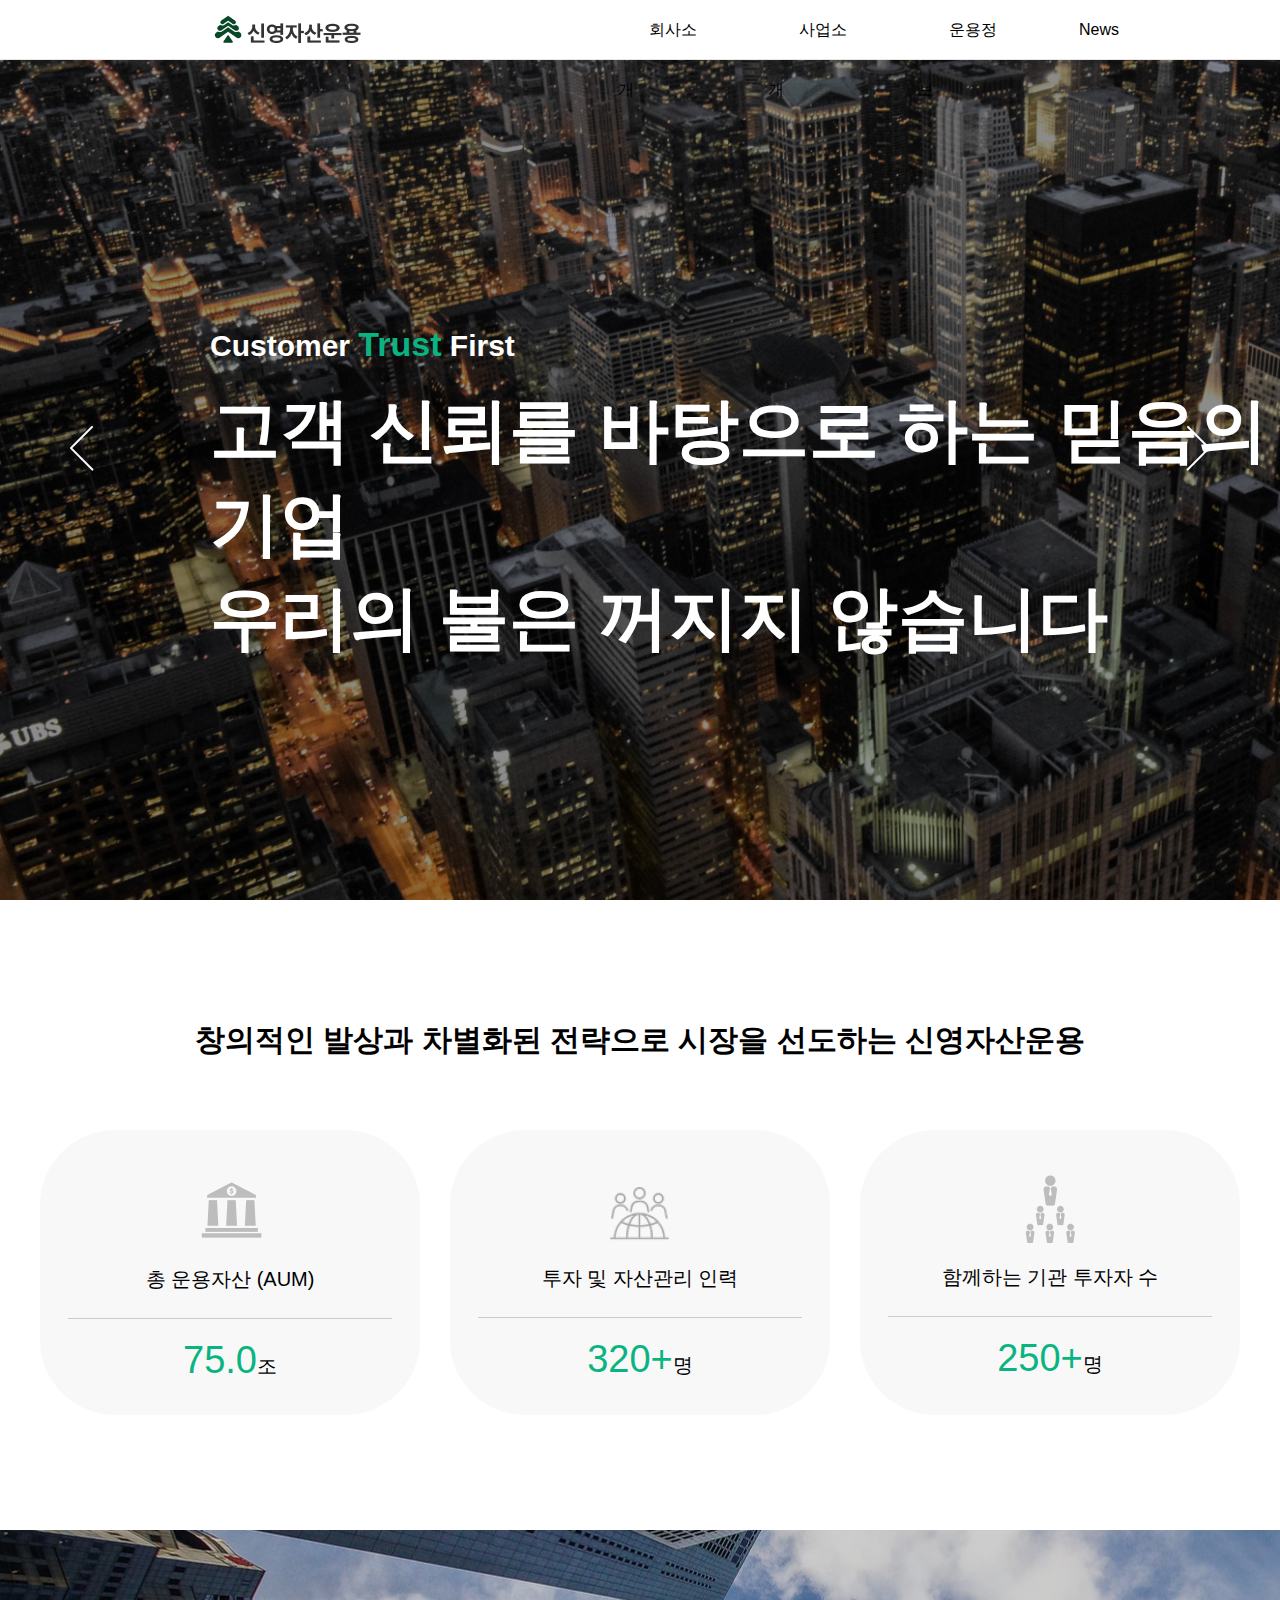
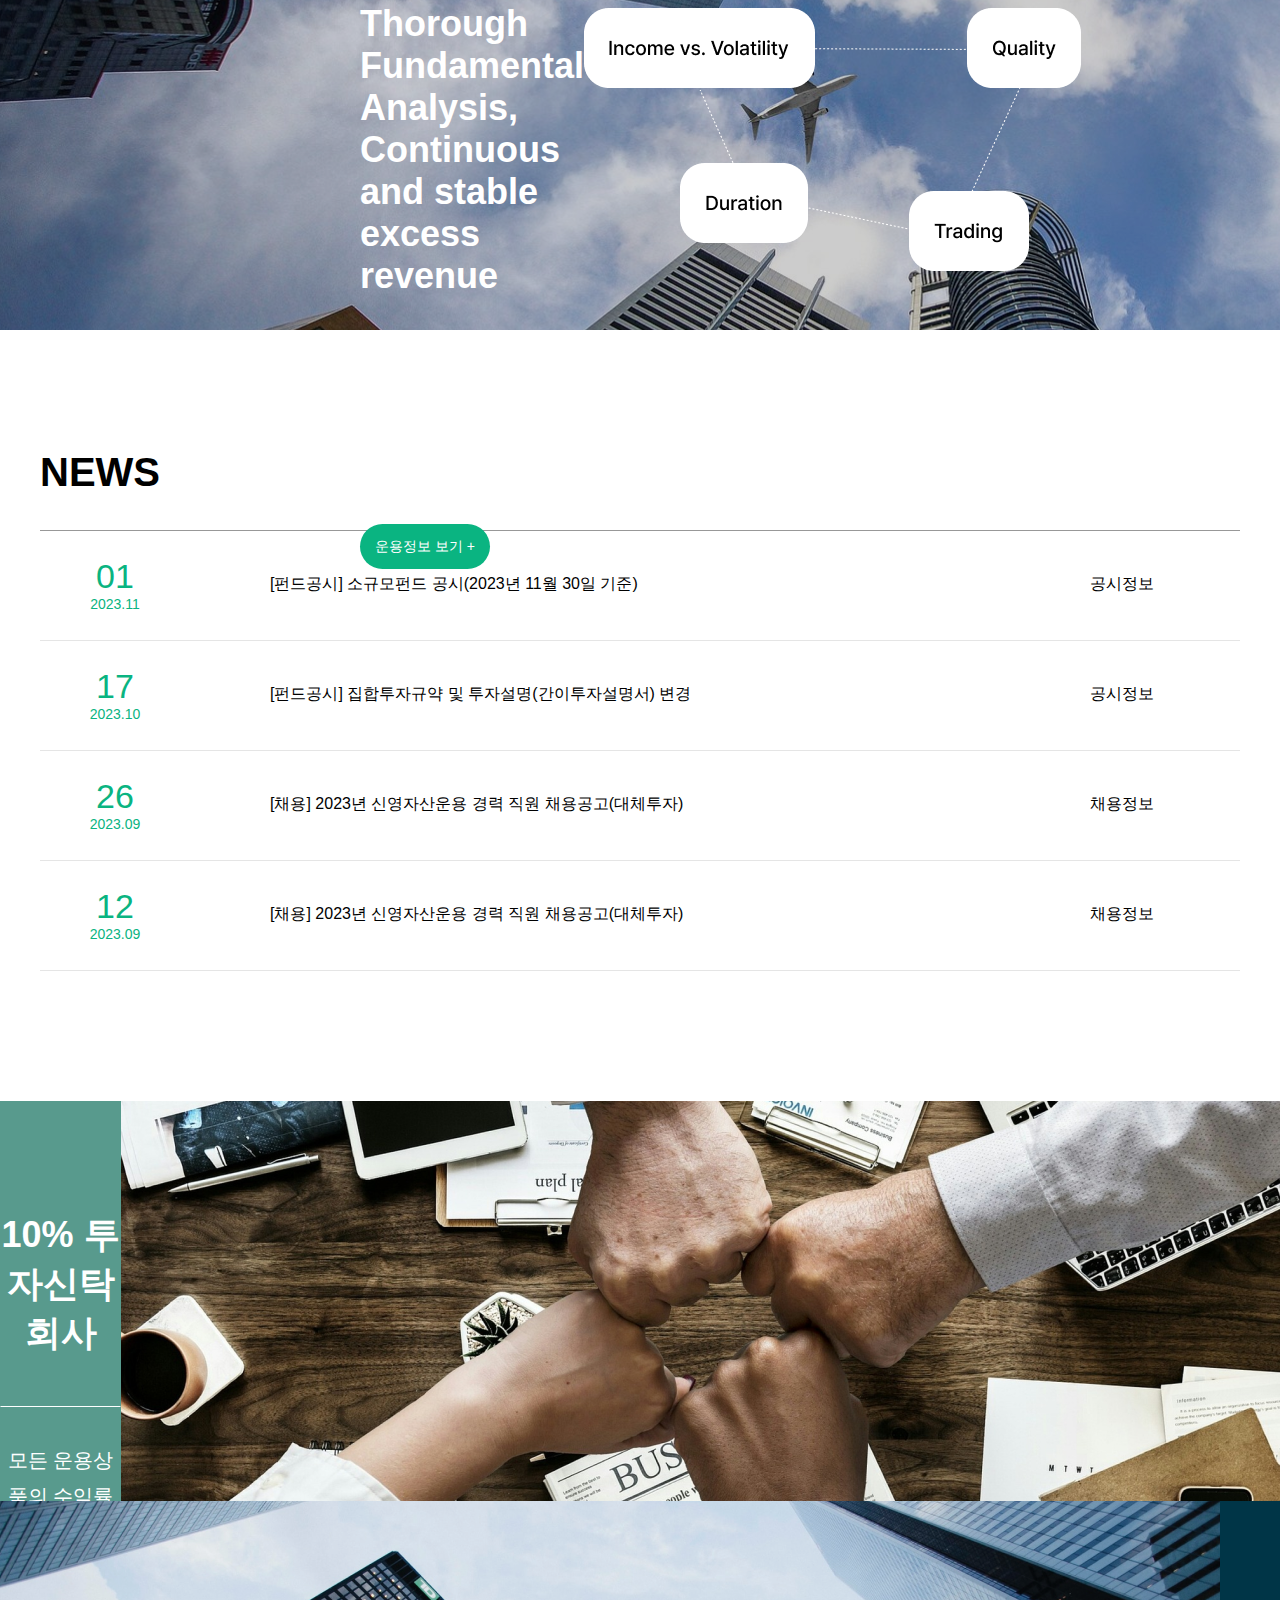
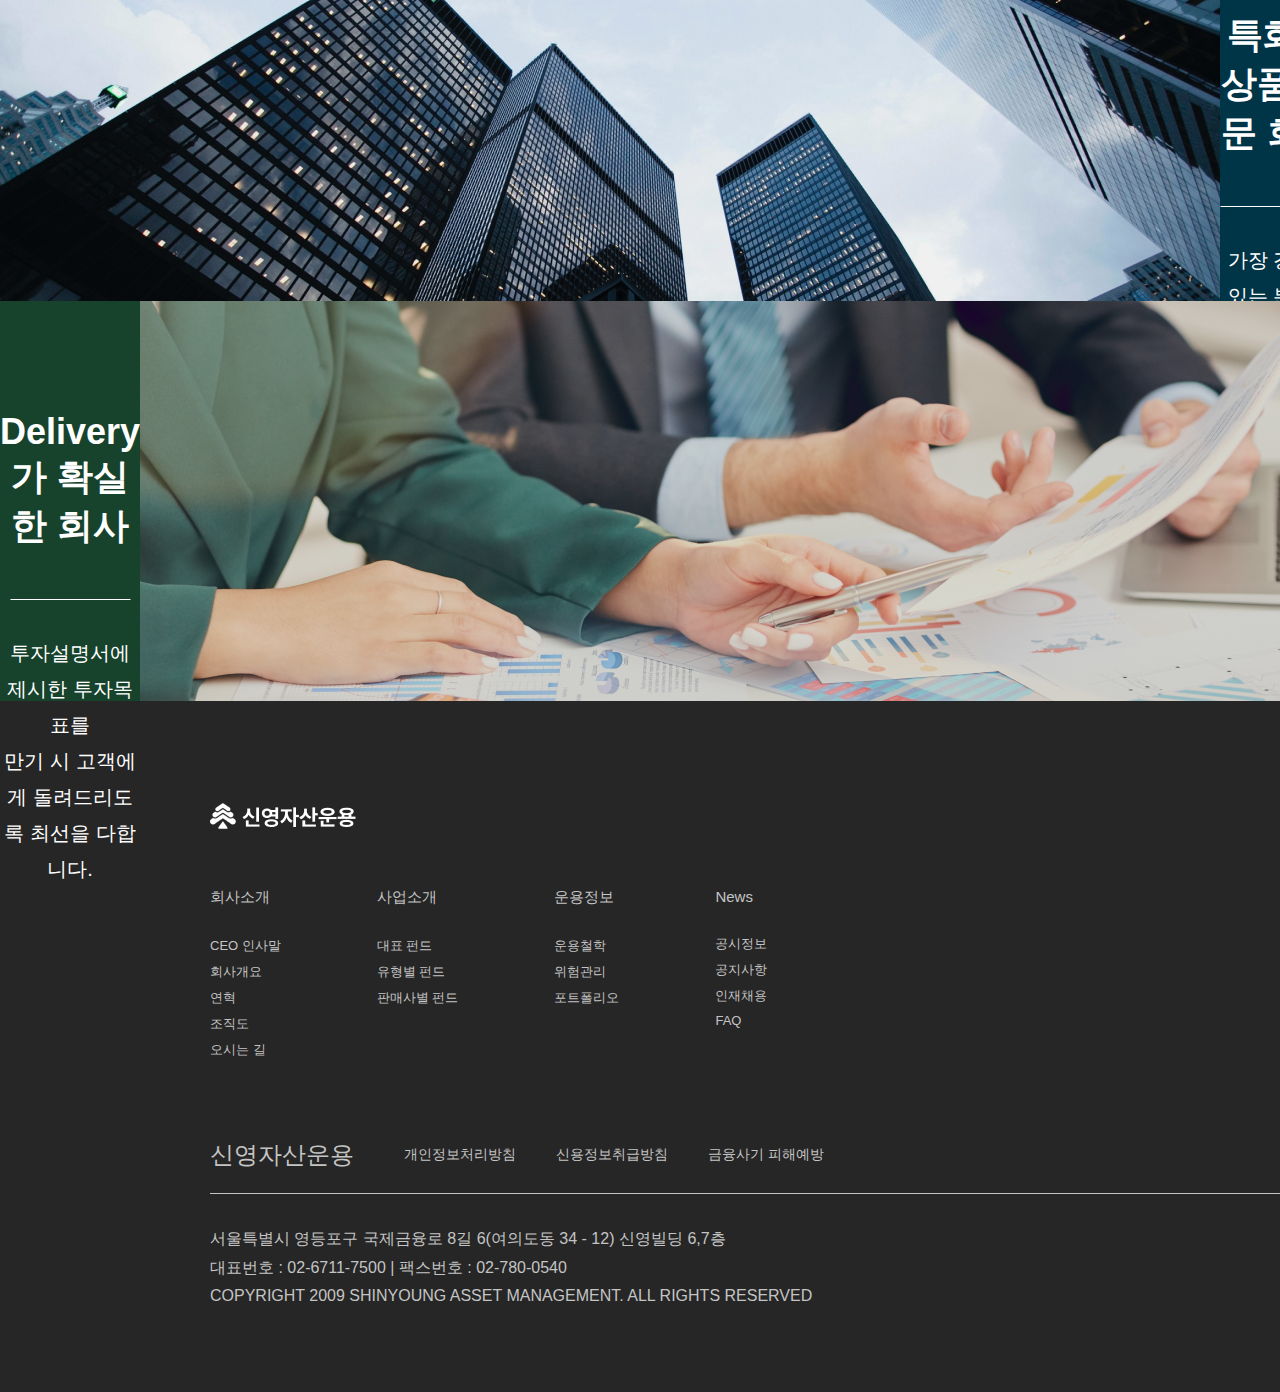
==== commit b0f14e6b: "Add files via upload" ====
--- a/index.html
+++ b/index.html
@@ -58,7 +58,12 @@
         </nav>
         <div class="icon">
             <a href="map.html"><span class="blind">오시는길</span></a>
-            <a href="#"><span class="blind">EN</span></a>
+            <select name="" id="rmsduddlgud1">
+                <option value="1">EN</option>
+                <option value="2">한국어</option>
+                <!-- <img class="tndussnsk" src="images/header/EN01.png" alt=""> -->
+
+            </select>
         </div>
     </header>
     <main>
@@ -228,7 +233,12 @@
             </div>
             <div class="language">
                 <p>Language</p>
-                <img src="images/header/한국어.png" alt="Language">
+                <!-- <img src="images/header/한국어.png" alt="Language"> -->
+                
+                <select name="" id="rmsduddlgud2">
+                    <option value="1">한국어</option>
+                    <option value="2">EN</option>
+                </select>
             </div>
         </div>
         <div class="address">
--- a/css/style.css
+++ b/css/style.css
@@ -8,6 +8,7 @@
     align-items: center;
     padding: 0 210px;
     position: absolute;
+    z-index: 50;
 }
 
 header:hover {
@@ -19,7 +20,8 @@
     color: #000
 }
 
-header:hover .logo h1 {
+header:hover .logo a {
+    display: block;
     background-image: url(../images/header/logo.png);
 }
 
@@ -34,7 +36,8 @@
     line-height: 60px;
 }
 
-header .logo h1 {
+header .logo a {
+    display: block;
     background-image: url(../images/header/logo2.png);
     background-repeat: no-repeat;
     background-position: center;
--- a/css/main_pg.css
+++ b/css/main_pg.css
@@ -19,8 +19,6 @@
     /* transform: translate(-100vw, 0); */
     transition: all 1s;
 }
-
-
 
 main .main-banner .title {
     background-image: url(../images/main-banner/main-banner1.png);
@@ -84,6 +82,7 @@
     font-family: "pretendard-SemiBold", 'Noto Sans KR', sans-serif;
     font-size: 30px;
     padding: 120px 0 69px;
+    text-align: center;
 }
 
 #history .history-item {
@@ -232,6 +231,7 @@
     height: 400px;
     font-family: "pretendard-Medium", 'Noto Sans KR', sans-serif;
     font-size: 20px;
+    color: white;
 }
 
 #notice .notice-box .notice-text h2 {
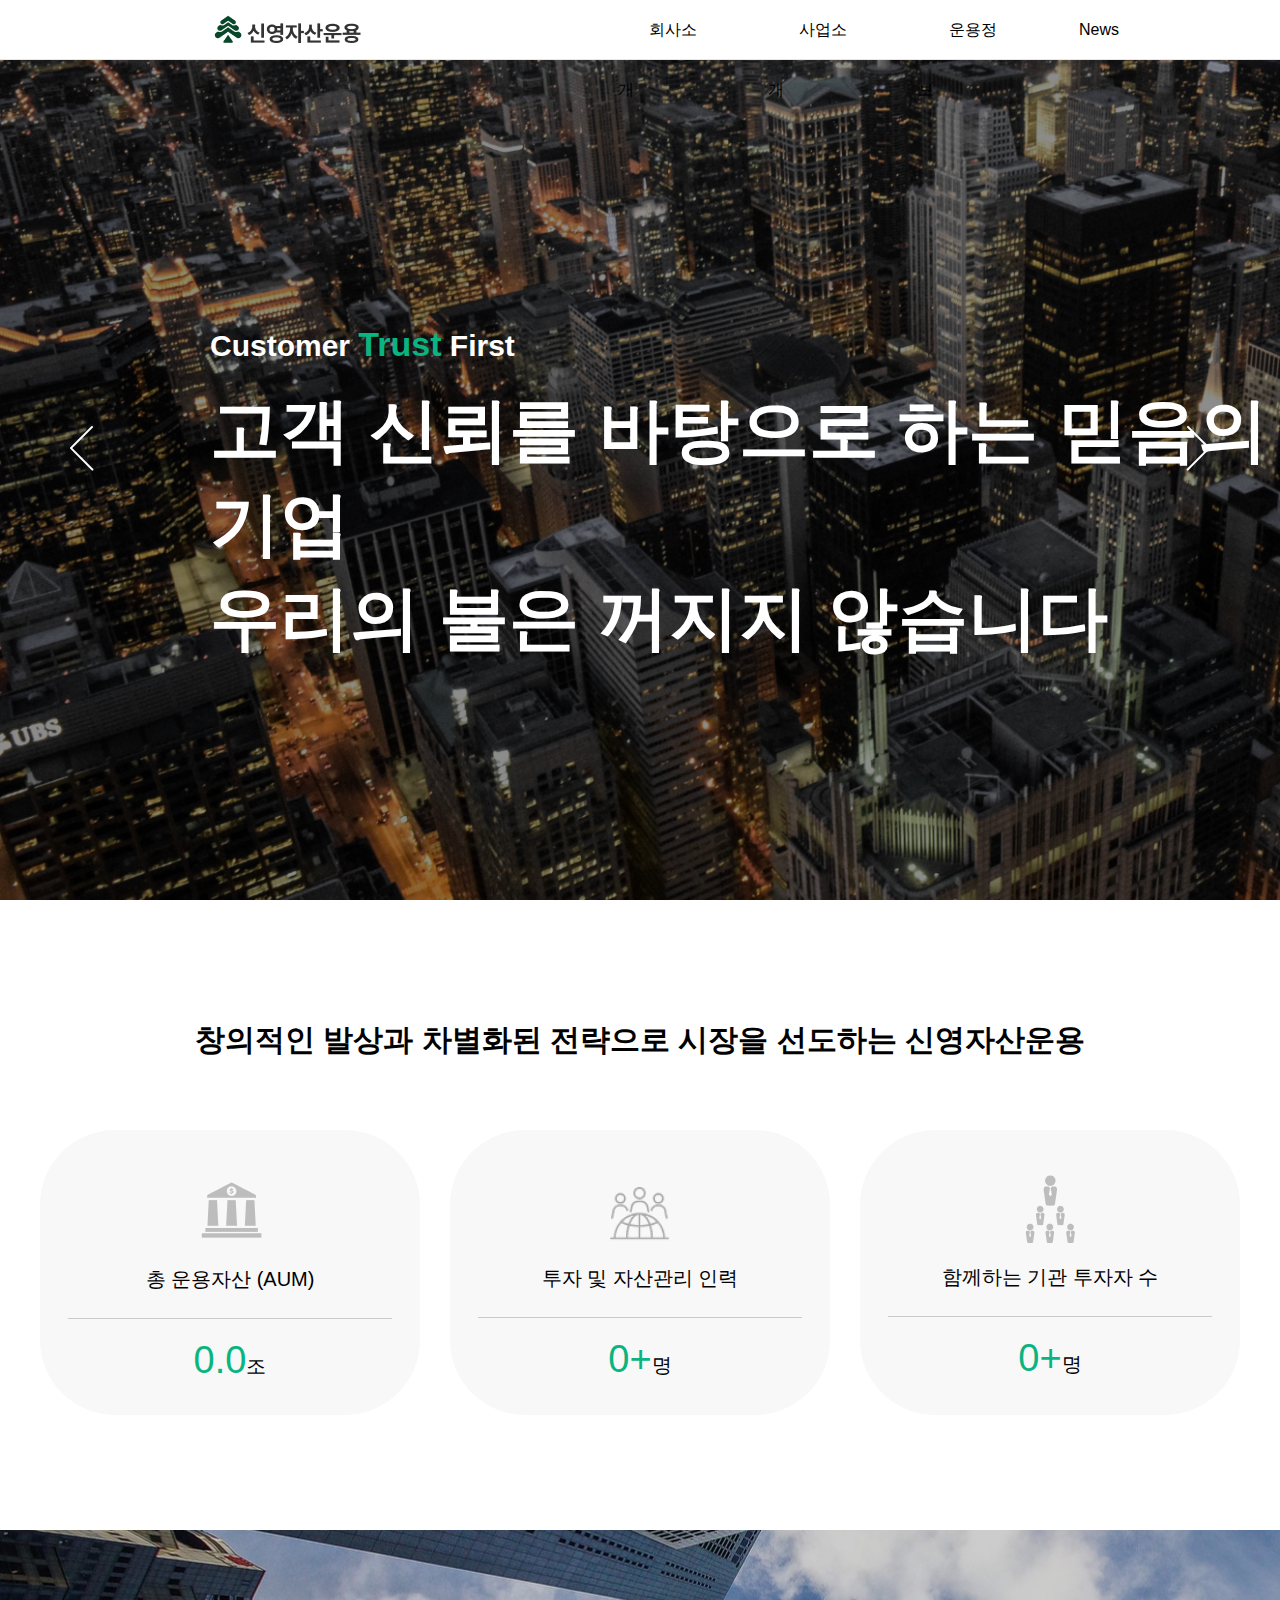
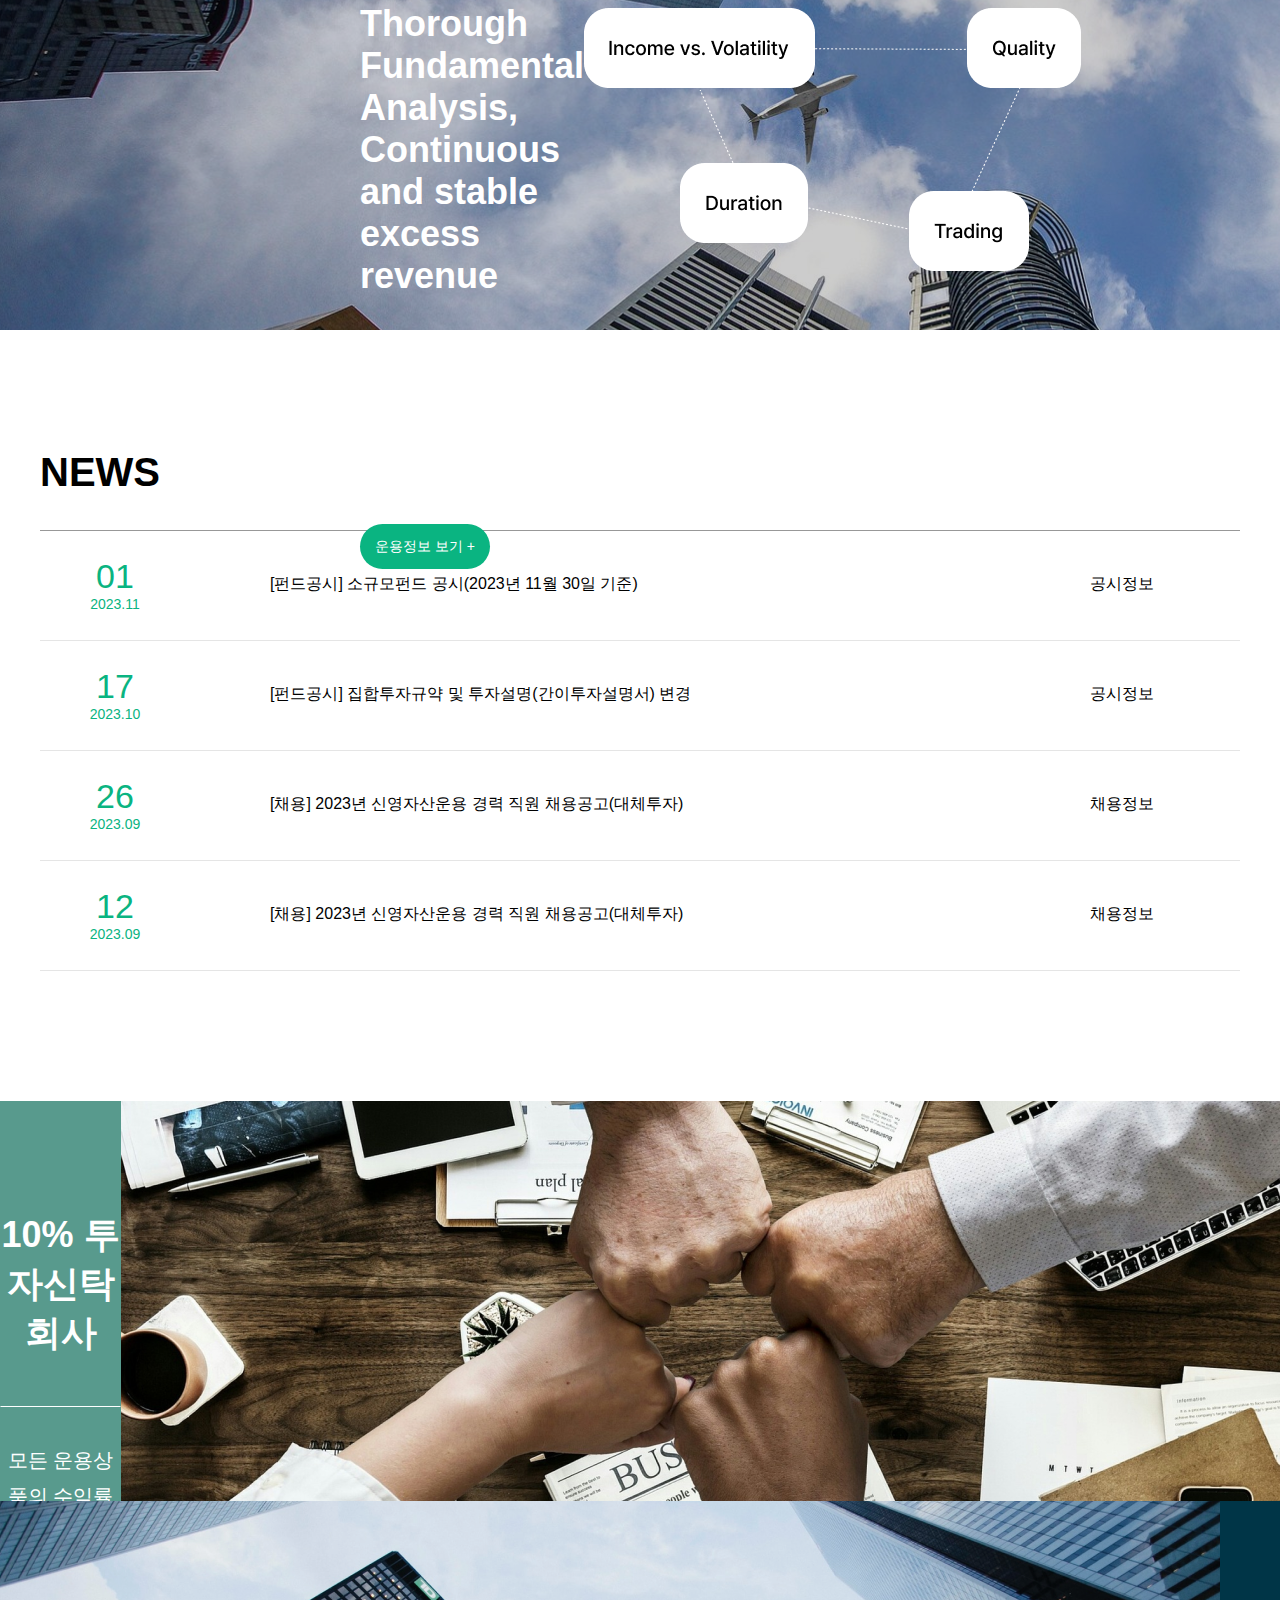
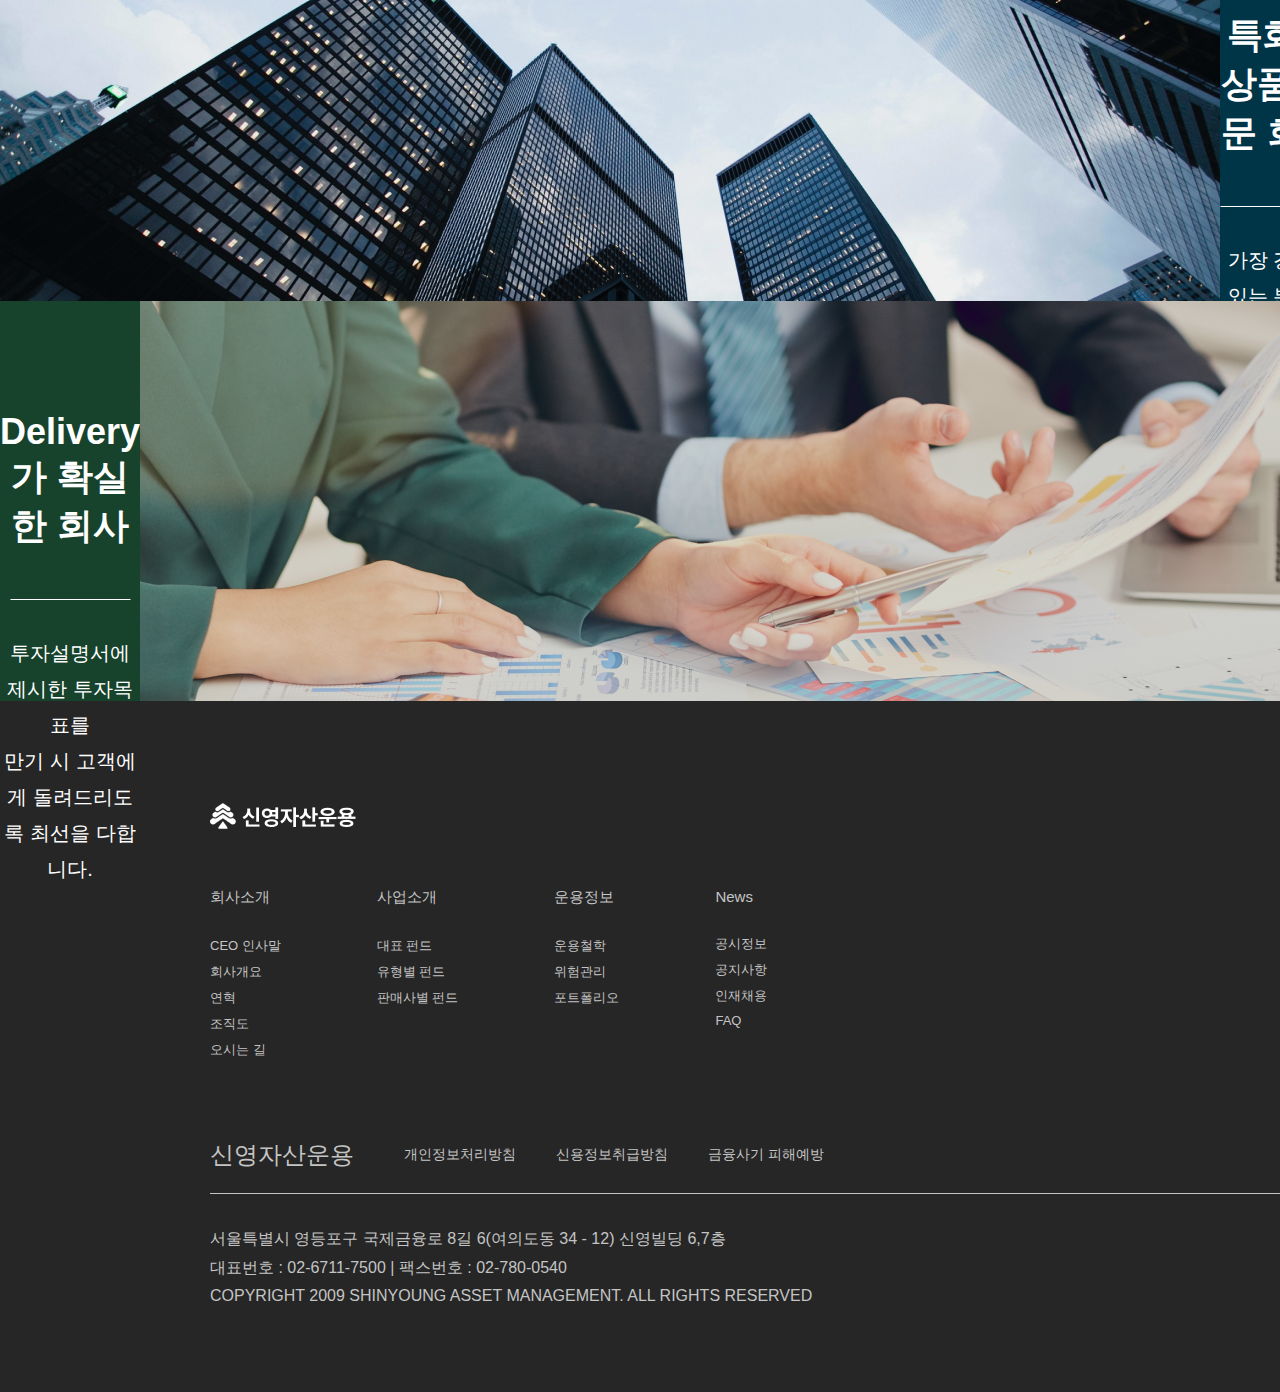
==== commit 2cd56a96: "Add files via upload" ====
--- a/index.html
+++ b/index.html
@@ -10,6 +10,7 @@
     <link rel="stylesheet" href="css/fonts.css">
     <link rel="stylesheet" href="css/style.css">
     <link rel="stylesheet" href="css/main_pg.css">
+    <script src="js/counter.js"></script>
 </head>
 
 <body>
@@ -61,9 +62,8 @@
             <select name="" id="rmsduddlgud1">
                 <option value="1">EN</option>
                 <option value="2">한국어</option>
-                <!-- <img class="tndussnsk" src="images/header/EN01.png" alt=""> -->
-
             </select>
+            <div class="arrow"></div>
         </div>
     </header>
     <main>
@@ -91,26 +91,29 @@
             <a href="#" class="next-btn"><img src="images/main-banner/main_next_btn.png" alt="main_next_btn"></a>
         </div>
     </main>
-    <section id="history" class="container">
+    <section id="count" class="history container">
         <h3>창의적인 발상과 차별화된 전략으로 시장을 선도하는 신영자산운용</h3>
         <div>
-            <div class="history-item">
-                <img src="images/main/e8f62128f77604382402671040d83289 1.png" alt="총 운용자산">
-                <p>총 운용자산 (AUM)</p>
-                <p><span>75.0</span>조</p>
-            </div>
-            <div class="history-item">
-                <img src="images/main/main_man_icon 1.png" alt="총 운용자산">
-                <p>투자 및 자산관리 인력</p>
-                <p><span>320+</span>명</p>
-            </div>
-            <div class="history-item">
-                <img src="images/main/f42983f691338e6339a0aac729faa916 1.png" alt="총 운용자산">
-                <p>함께하는 기관 투자자 수</p>
-                <p><span>250+</span>명</p>
+            <div class="count-container">
+                <div class="history-item">
+                    <img src="images/main/e8f62128f77604382402671040d83289 1.png" alt="총 운용자산">
+                    <p>총 운용자산 (AUM)</p>
+                    <p><span class="count" data-num="75" data-speed="1.3">0</span><span>.0</span>조</p>
+                </div>
+                <div class="history-item">
+                    <img src="images/main/main_man_icon 1.png" alt="총 운용자산">
+                    <p>투자 및 자산관리 인력</p>
+                    <p><span class="count" data-num="320" data-speed="0.7">0</span><span>+</span>명</p>
+                </div>
+                <div class="history-item">
+                    <img src="images/main/f42983f691338e6339a0aac729faa916 1.png" alt="총 운용자산">
+                    <p>함께하는 기관 투자자 수</p>
+                    <p><span class="count" data-num="250" data-speed="0.5">0</span><span>+</span>명</p>
+                </div>
             </div>
         </div>
     </section>
+    
     <div id="sub-banner">
         <div>
             <h2>
@@ -247,6 +250,13 @@
             <p>COPYRIGHT 2009 SHINYOUNG ASSET MANAGEMENT. ALL RIGHTS RESERVED</p>
         </div>
     </footer>
+    <script>
+        // 설정 옵션: el - 요소명, offset - 카운트 시작 위치 조절
+        playCount({
+          el: '.count',
+          offset: 300
+        })
+      </script>
 </body>
 
 </html>--- a/css/style.css
+++ b/css/style.css
@@ -100,7 +100,7 @@
 
 header nav .depth1 li .depth2 li a {
     text-align: center;
-    padding: 8px 31.5px;
+    padding: 8px 31px;
     color: #000;
 }
 
@@ -121,15 +121,19 @@
 header .icon {
     display: flex;
     align-items: center;
-    gap: 15px;
-}
+    /* gap: 10px; */
+}
+
+
 
 header .icon a:nth-child(1) {
     background-image: url(../images/header/오시는길2.png);
     background-repeat: no-repeat;
     background-position: center;
+    margin-right: 15px;
     width: 86px;
     height: 30px;
+
 }
 
 header:hover .icon a:nth-child(1) {
@@ -147,6 +151,58 @@
     width: 43px;
     height: 16px;
 }
+/* 재관 */
+#rmsduddlgud1 {
+    -moz-appearance: none;
+    -webkit-appearance: none;
+    appearance: none;
+
+    font-family: "Noto Sansf KR", sans-serif;
+    font-size: 14px;
+    font-weight: 400;
+    /* line-height: 20px; */
+
+    color: #fff;
+    /* background-color: #fff; */
+
+    background-color: transparent;
+    border: none;
+    /* text-align: center; */
+    margin-bottom: 5px;
+    /* vertical-align: top; */
+    cursor: pointer;
+}
+
+header:hover .icon #rmsduddlgud1 {
+    color: #000;
+}
+
+
+
+
+select:focus {
+    /* border-color: #aaa; */
+    /* box-shadow: 0 0 1px 3px rgba(59, 153, 252, .7); */
+    box-shadow: 0 0 0 3px -moz-mac-focusring;
+    color: #0AB481;
+    outline: none;
+  }
+/* 11111111111111111111 */
+header .icon {
+    position: relative;
+}
+header .icon .arrow {
+    position: absolute;
+    right: 0;
+    width: 12px;
+    height: 12px;
+    background-image: url(../images/header/iconamoon_arrow-up-2-fill\ \(1\).png);
+}
+header:hover .icon .arrow {
+    width: 12px;
+    height: 12px;
+    background-image: url(../images/header/iconamoon_arrow-up-2-fill.png);
+}
 
 header:hover .icon a:nth-child(2) {
     background-image: url(../images/header/EN.png);
@@ -156,8 +212,14 @@
     height: 16px;
 }
 
+.tndussnsk {
+    width: 10px;
+    margin-right: 50px;
+}
+
+
 footer {
-    width: 100vw;
+    width: 100%;
     height: 691px;
     background-color: #262626;
     padding: 100px 210px 125px;
@@ -216,6 +278,32 @@
 footer .clause .language>p {
     padding-right: 22px;
 }
+/* 푸터 재관 */
+#rmsduddlgud2 {
+    /* -moz-appearance: none;
+    -webkit-appearance: none;
+    appearance: none; */
+
+
+    font-family: "Noto Sansf KR", sans-serif;
+    font-size: 14px;
+    font-weight: 400;
+    /* line-height: 20px; */
+
+    color: #818181;
+    /* background-color: #fff; */
+
+    background-color: #F1F1F1;
+    border: none;
+    /* text-align: center; */
+    
+    margin-bottom: 5px;
+    /* vertical-align: top; */
+    /* border: 1px solid red; */
+    padding: 11px 55px 10px 15px ;
+    cursor: pointer;
+}
+/* 재관 111111111111111111111111111111111111111111111 */
 
 footer .address p:first-child {
     margin-top: 35px;
--- a/css/main_pg.css
+++ b/css/main_pg.css
@@ -2,6 +2,7 @@
     width: 1200px;
     margin: 0 auto;
 }
+
 main .main-banner {
     width: 100%;
     height: 100vh;
@@ -74,18 +75,18 @@
 
 
 
-#history {
+.history {
     height: 630px;
 }
 
-#history h3 {
+.history h3 {
     font-family: "pretendard-SemiBold", 'Noto Sans KR', sans-serif;
     font-size: 30px;
     padding: 120px 0 69px;
     text-align: center;
 }
 
-#history .history-item {
+.history .history-item {
     width: 380px;
     height: 285px;
     background-color: #F8F8F8;
@@ -96,33 +97,33 @@
     padding: 0 28px;
 }
 
-#history>div {
+.history .count-container {
     display: flex;
     gap: 30px;
 }
 
-#history .history-item:nth-child(1) img {
+.history .history-item:nth-child(1) img {
     padding-top: 31px;
 }
 
-#history .history-item:nth-child(2) img {
+.history .history-item:nth-child(2) img {
     padding: 57px 0 18.92px;
 }
 
-#history .history-item:nth-child(3) img {
+.history .history-item:nth-child(3) img {
     padding: 36px 0 3px;
 }
 
-#history .history-item p:nth-of-type(1) {
+.history .history-item p:nth-of-type(1) {
     padding-bottom: 25px;
     border-bottom: 1px solid #CBCBCB;
 }
 
-#history .history-item p:nth-of-type(2) {
+.history .history-item p:nth-of-type(2) {
     padding-top: 20px;
 }
 
-#history .history-item span {
+.history .history-item span {
     font-size: 38px;
     color: #0AB481;
 }
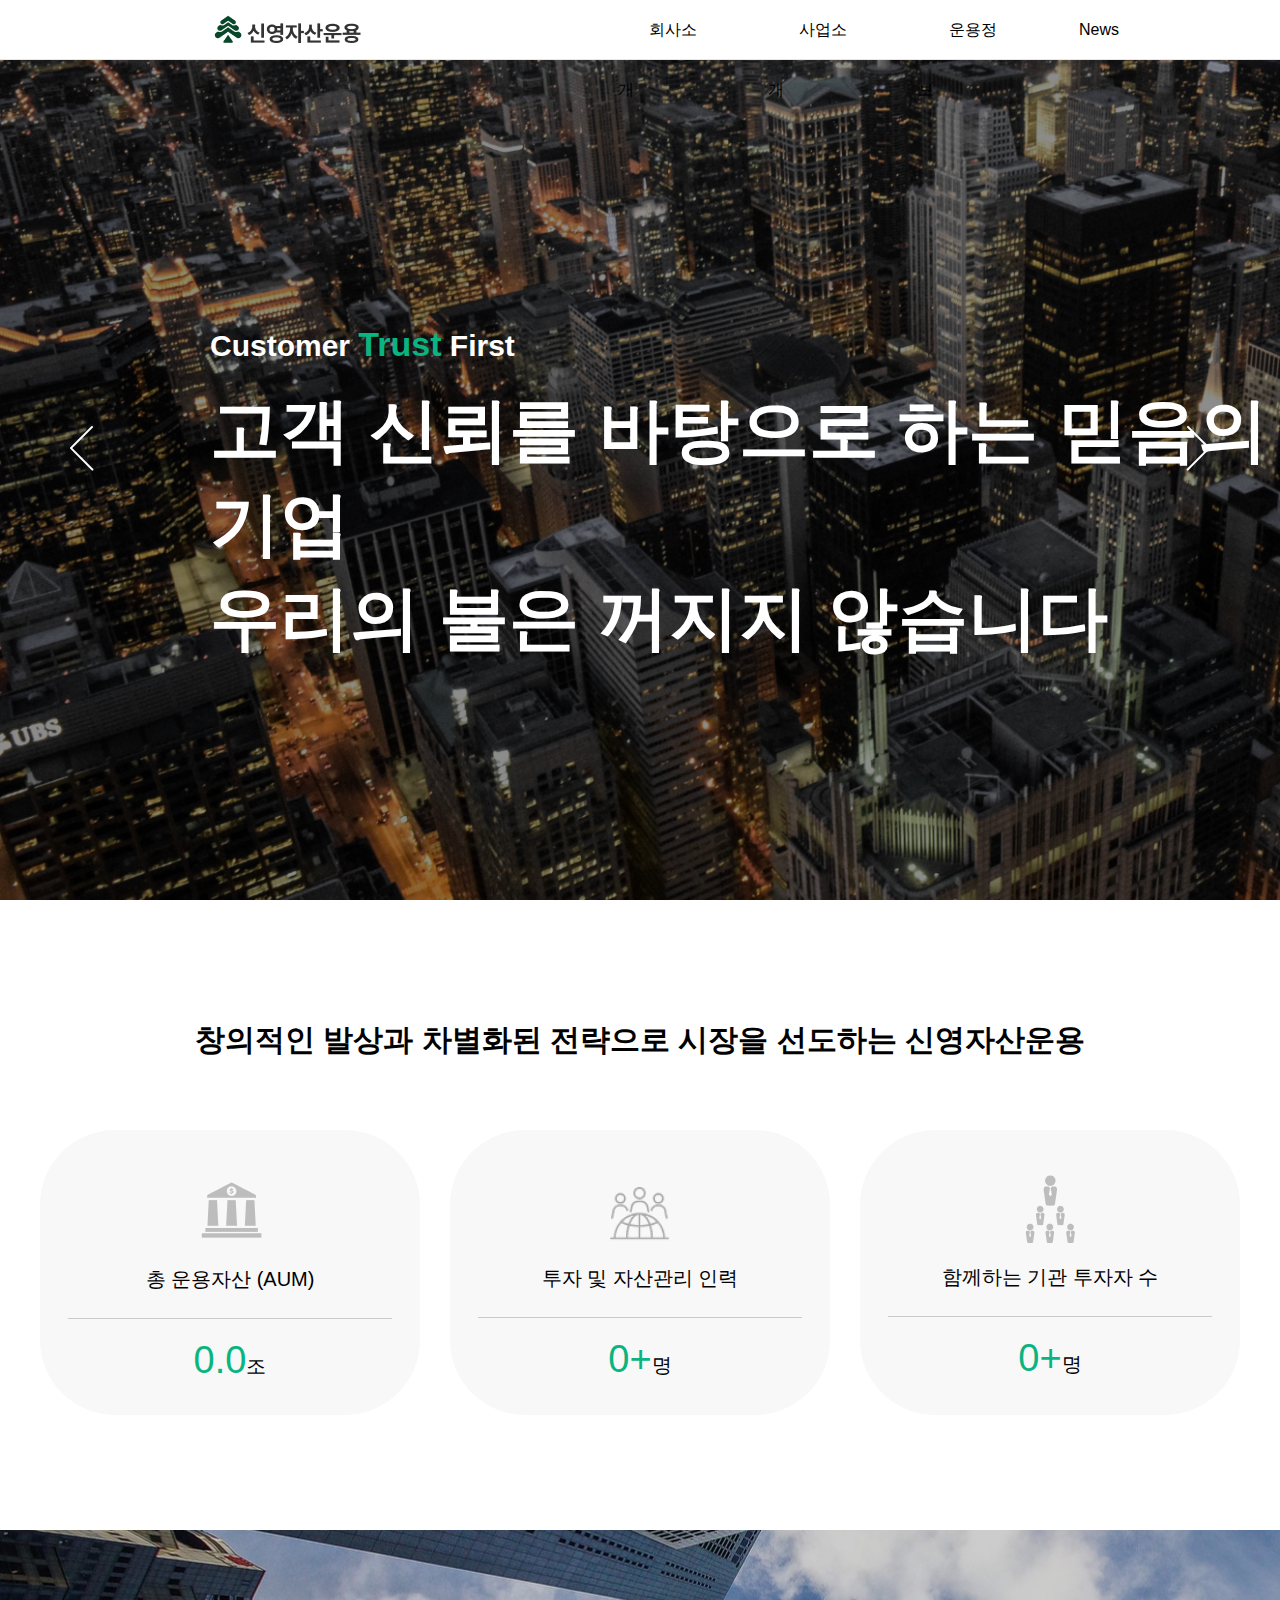
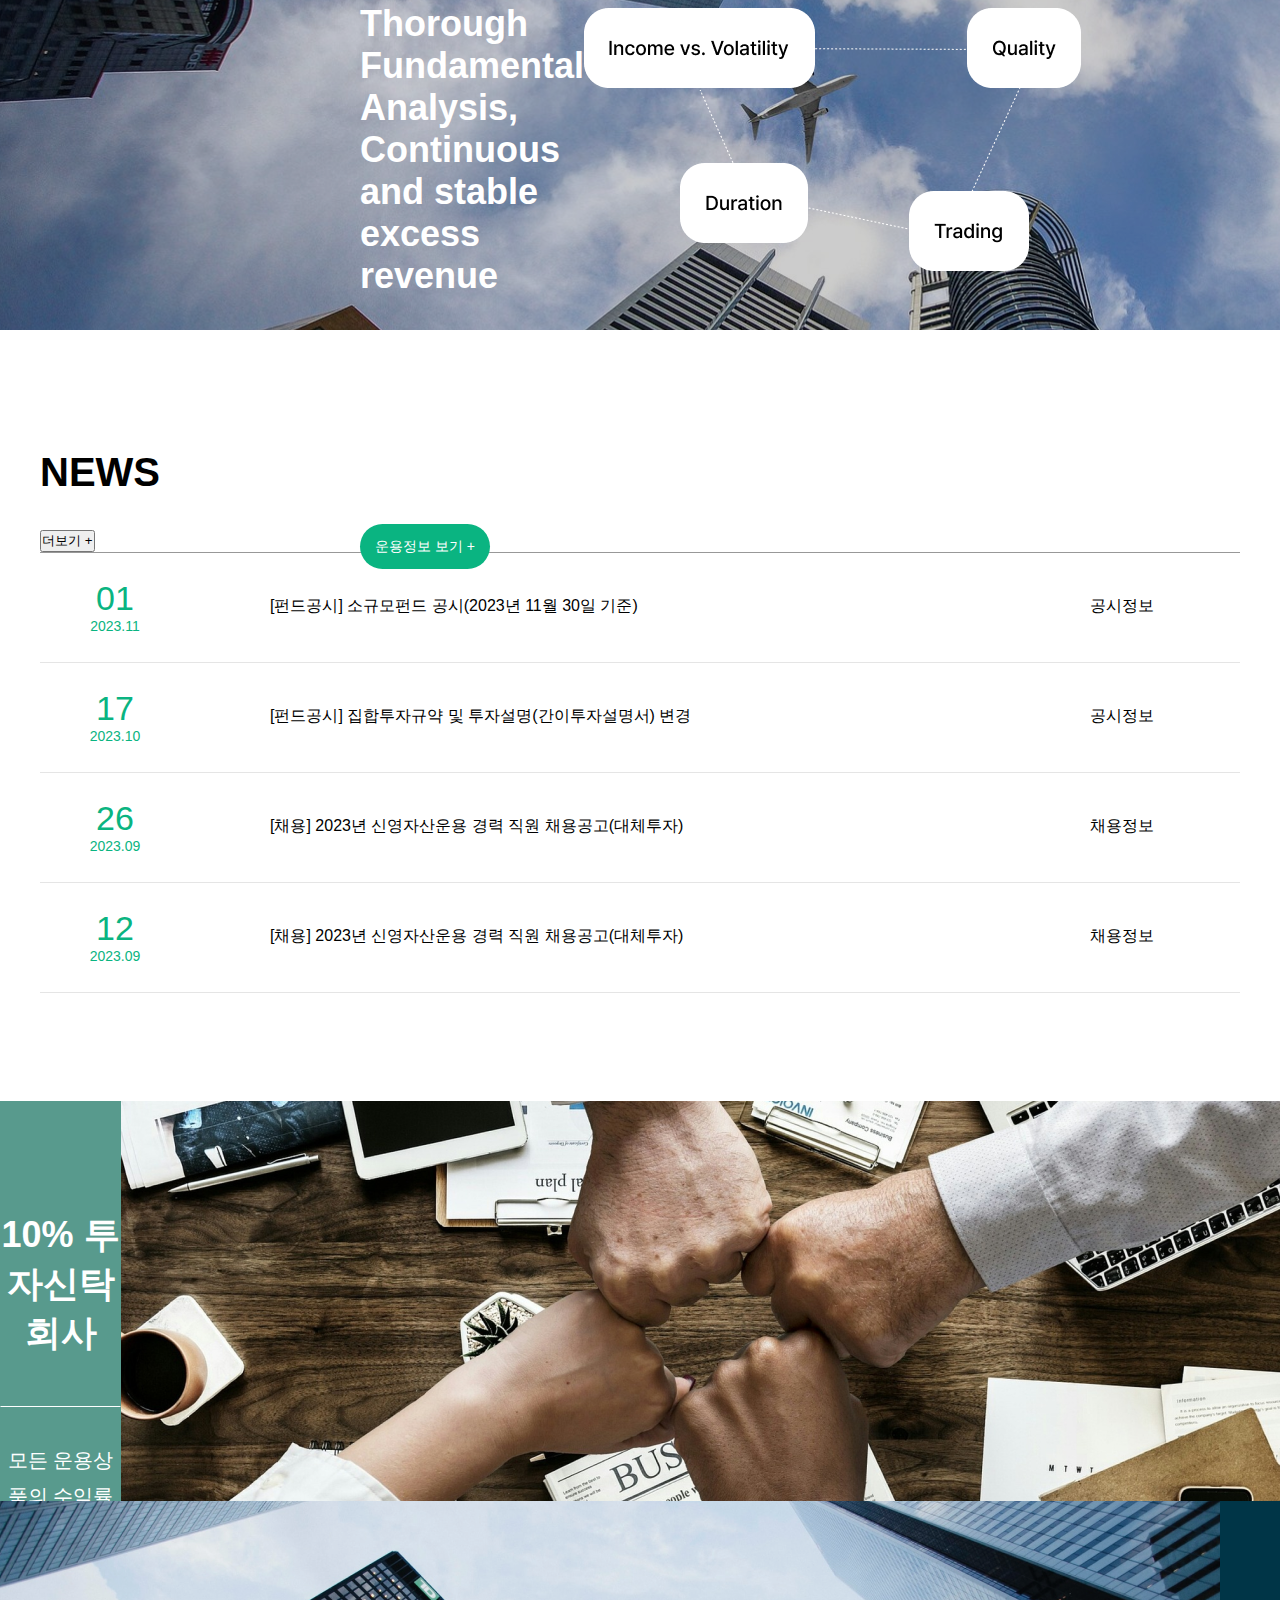
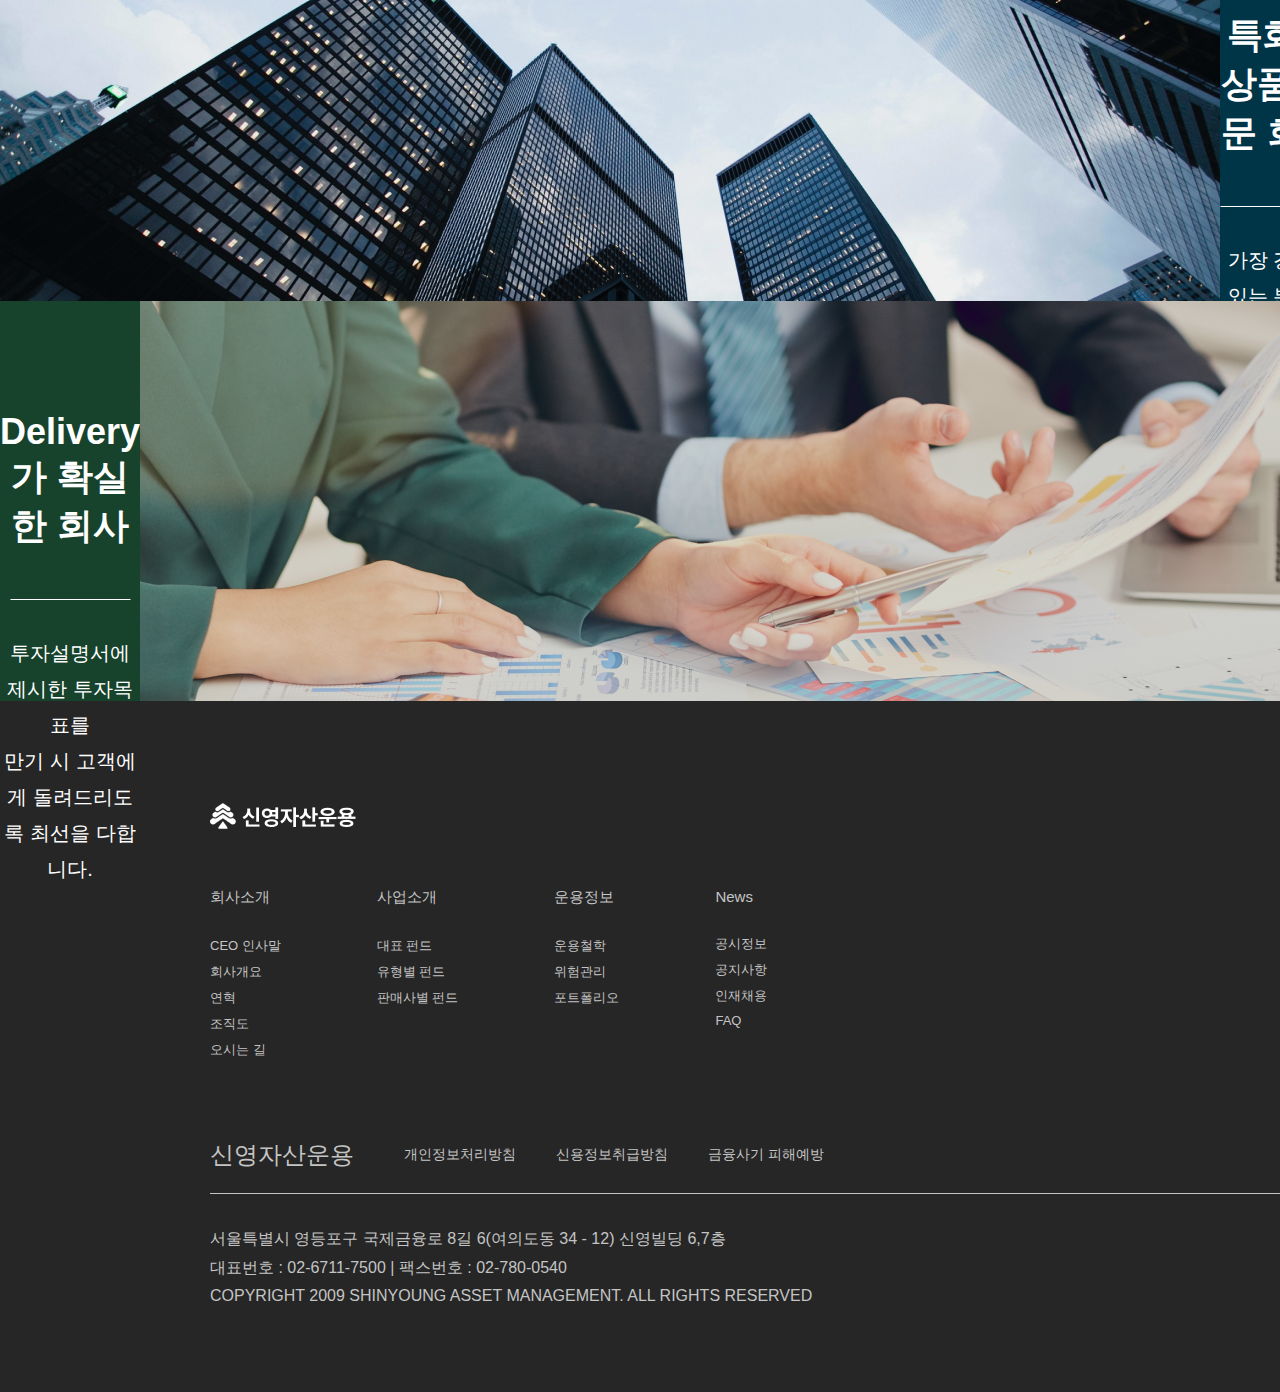
==== commit 5f6a527f: "Add files via upload" ====
--- a/index.html
+++ b/index.html
@@ -115,19 +115,25 @@
     </section>
     
     <div id="sub-banner">
-        <div>
+        <div class="sub-banner_items_wrap">
             <h2>
                 Thorough Fundamental Analysis,<br>
                 Continuous and stable excess revenue
             </h2>
             <p>철저한 펀더멘탈 분석을 통한 일관된 원칙이 있는 투자로<br>
                 벤치마크 대비 지속적이고 안정적인 초과수익 실현</p>
-            <button>운용정보 보기 +</button>
-        </div>
-        <img src="images/main/운용정보img.png" alt="운용정보 키워드">
+            <button><a href="/teamproject--main/Management_Philosophy.html">운용정보 보기 +</a></button>
+        </div>
+        <div class="sub-banner_img_wrap">
+            <img src="images/main/운용정보img.png" alt="운용정보 키워드">
+        </div>
     </div>
     <div id="news" class="container">
-        <h1>NEWS</h1>
+        <div class="news_title">
+            <h1>NEWS</h1>
+            <button><a href="index.copy.html">더보기 +</a></button>
+        </div>
+
         <a href="#" class="news-item">
             <div class="news-date">
                 <p>01</p>
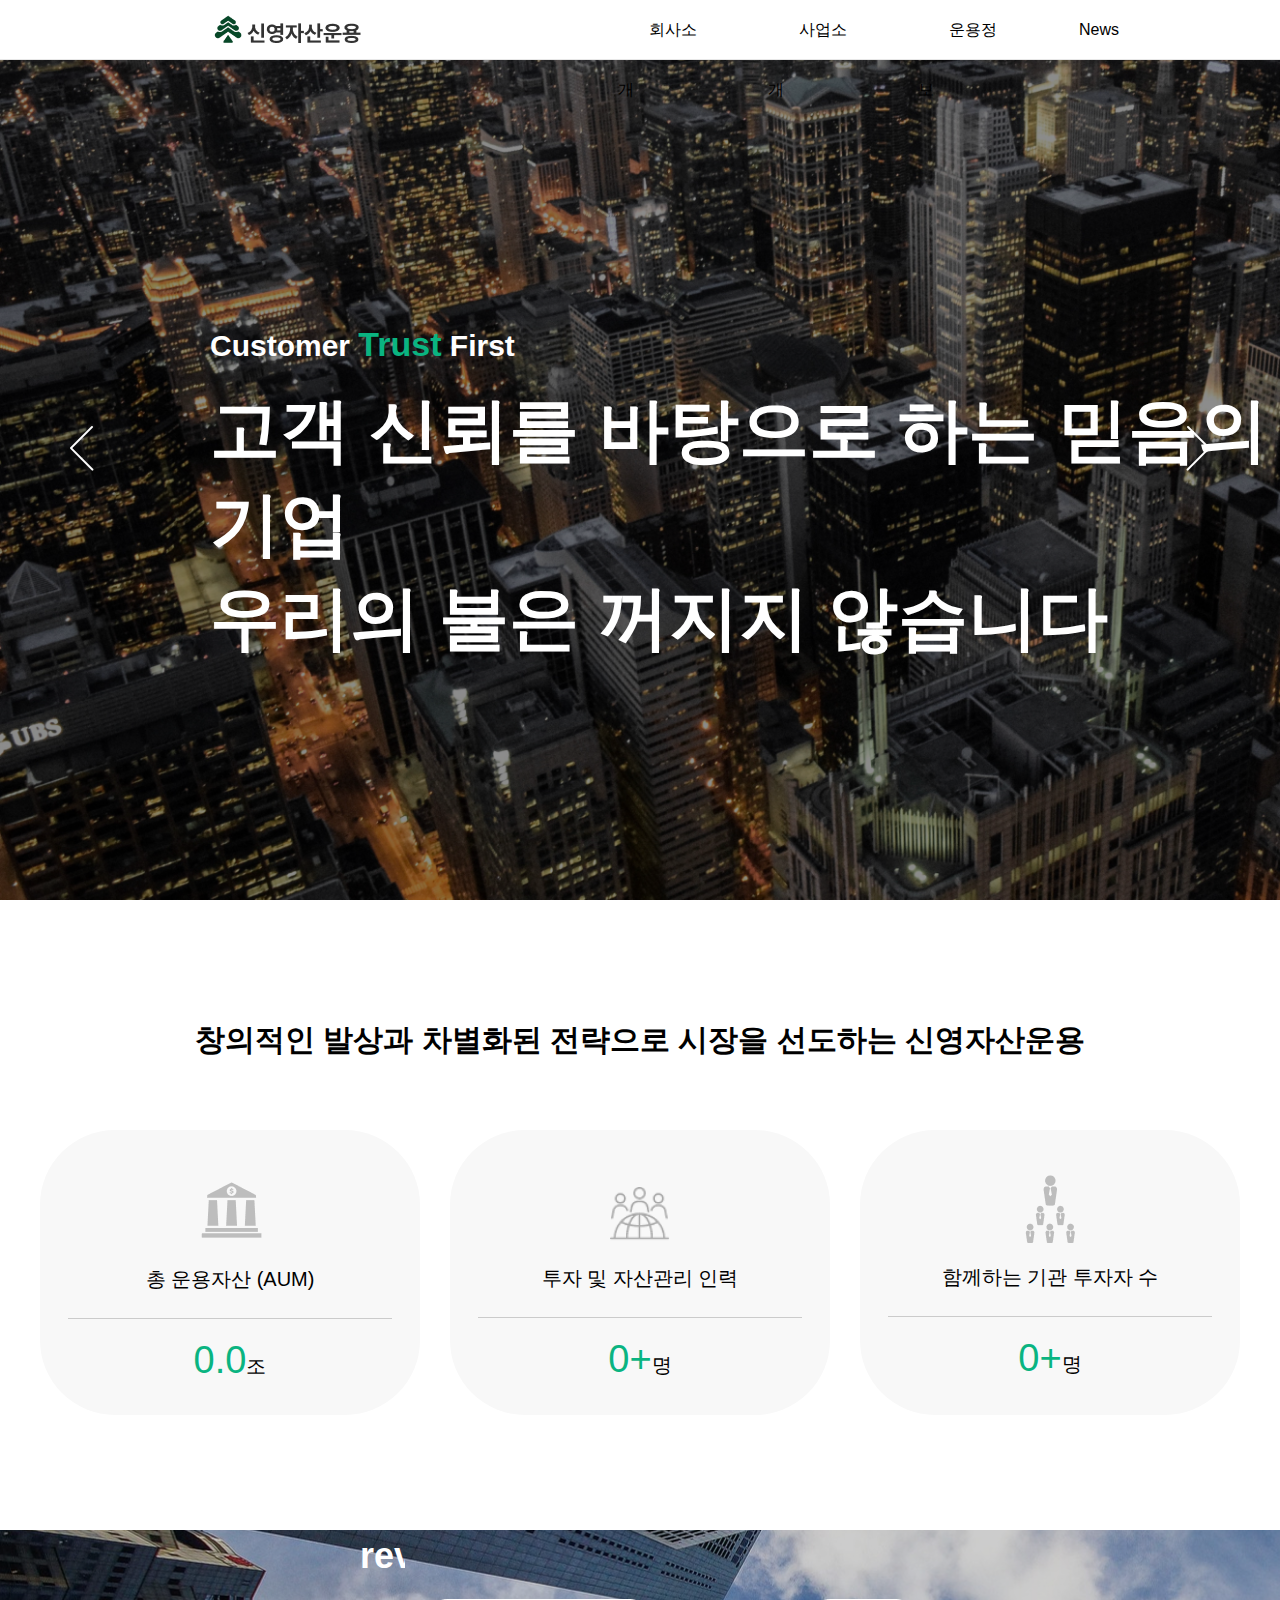
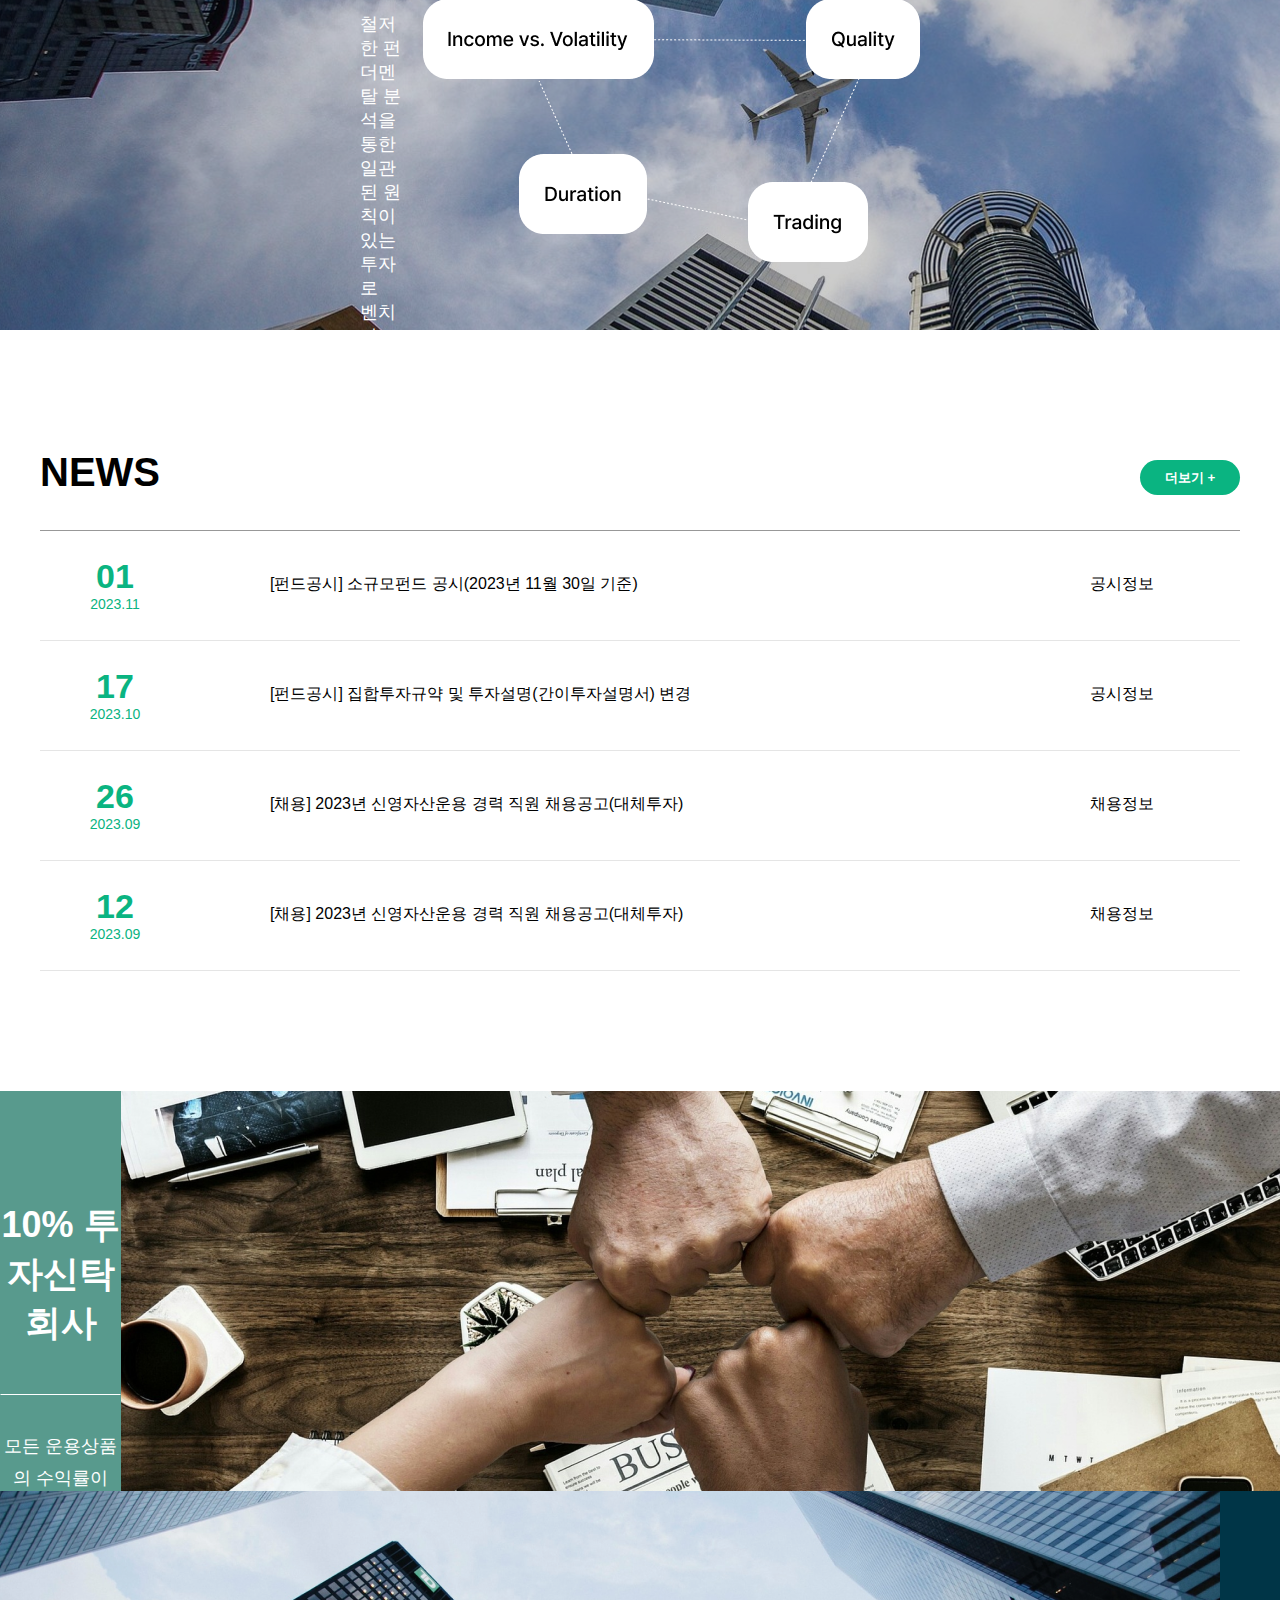
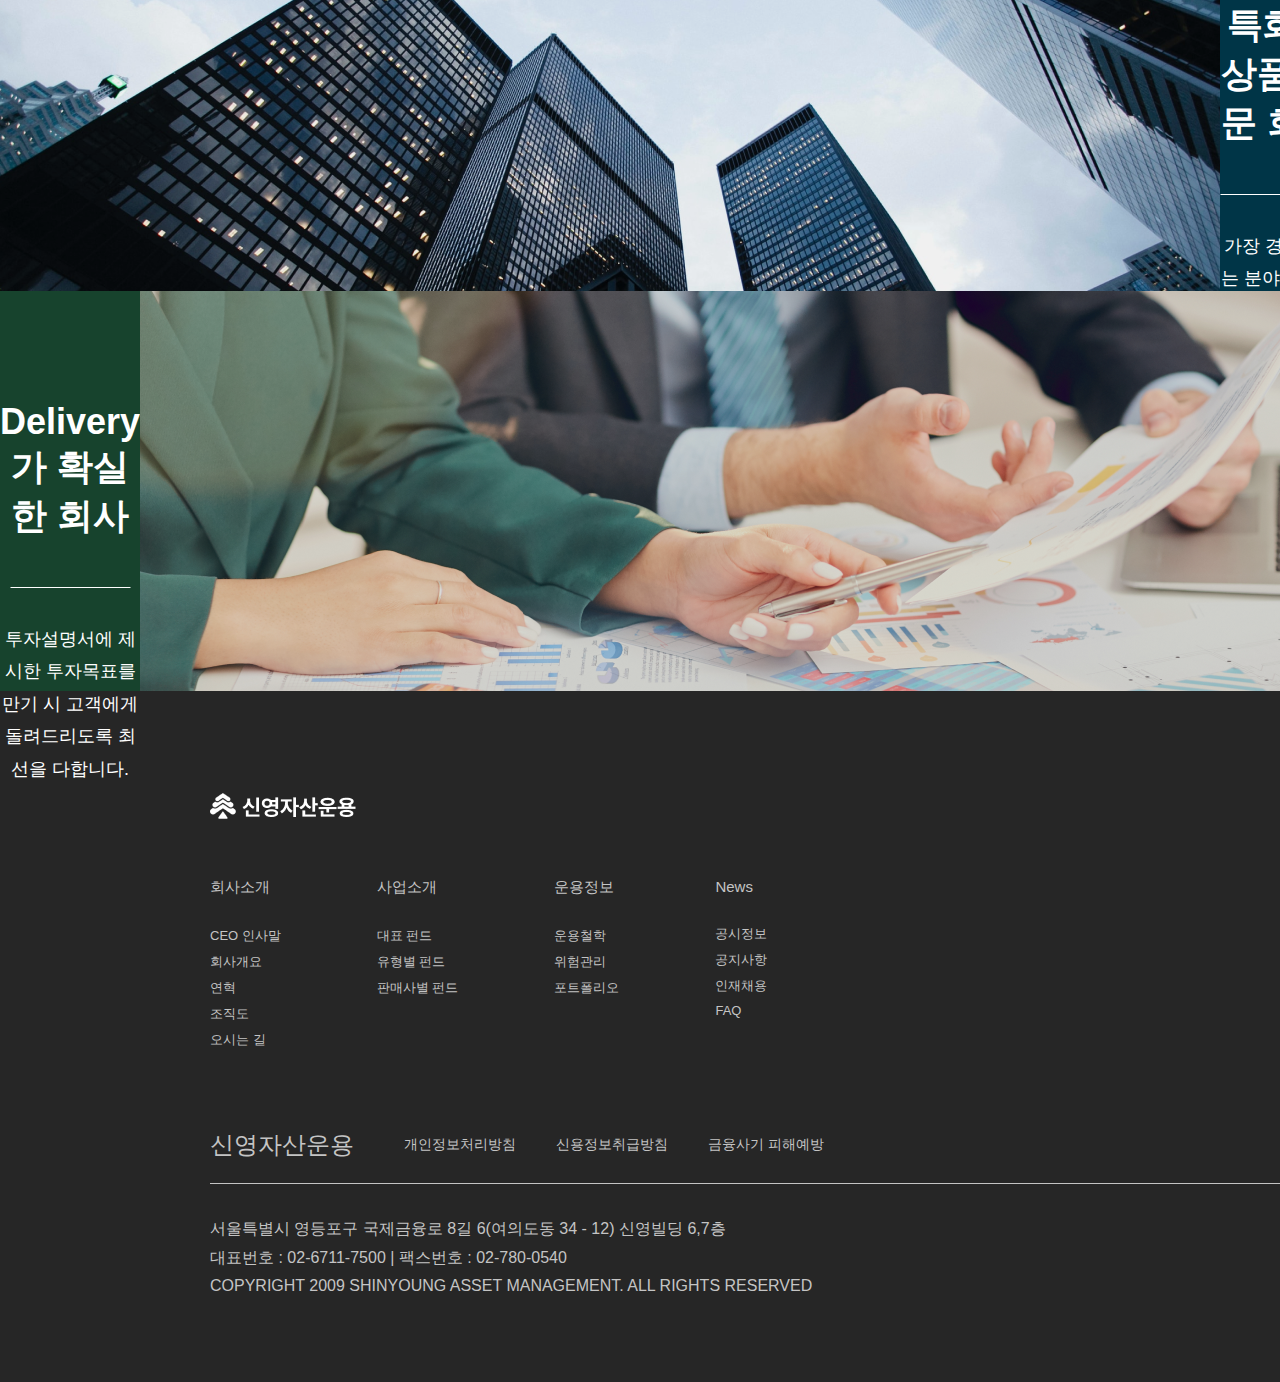
==== commit 60f8e192: "Add files via upload" ====
--- a/index.html
+++ b/index.html
@@ -6,6 +6,15 @@
     <meta name="viewport" content="width=device-width, initial-scale=1.0">
     <title>신영자산운용</title>
     <script src="js/script.js" defer></script>
+    <!-- 파비콘 -->
+    <link rel="apple-touch-icon" sizes="180x180" href="assets/apple-touch-icon.png">
+    <link rel="icon" type="image/png" sizes="32x32" href="assets/favicon-32x32.png">
+    <link rel="icon" type="image/png" sizes="16x16" href="assets/favicon-16x16.png">
+    <link rel="manifest" href="assets/site.webmanifest">
+    <link rel="mask-icon" href="assets/safari-pinned-tab.svg" color="#5bbad5">
+    <meta name="msapplication-TileColor" content="#da532c">
+    <meta name="theme-color" content="#ffffff">
+
     <link rel="stylesheet" href="css/default.css">
     <link rel="stylesheet" href="css/fonts.css">
     <link rel="stylesheet" href="css/style.css">
@@ -113,7 +122,7 @@
             </div>
         </div>
     </section>
-    
+
     <div id="sub-banner">
         <div class="sub-banner_items_wrap">
             <h2>
@@ -243,7 +252,7 @@
             <div class="language">
                 <p>Language</p>
                 <!-- <img src="images/header/한국어.png" alt="Language"> -->
-                
+
                 <select name="" id="rmsduddlgud2">
                     <option value="1">한국어</option>
                     <option value="2">EN</option>
@@ -259,10 +268,10 @@
     <script>
         // 설정 옵션: el - 요소명, offset - 카운트 시작 위치 조절
         playCount({
-          el: '.count',
-          offset: 300
+            el: '.count',
+            offset: 300
         })
-      </script>
+    </script>
 </body>
 
 </html>--- a/css/style.css
+++ b/css/style.css
@@ -151,7 +151,7 @@
     width: 43px;
     height: 16px;
 }
-/* 재관 */
+/* 드롭다운 */
 #rmsduddlgud1 {
     -moz-appearance: none;
     -webkit-appearance: none;
@@ -168,7 +168,7 @@
     background-color: transparent;
     border: none;
     /* text-align: center; */
-    margin-bottom: 5px;
+    /* margin-bottom: 5px; */
     /* vertical-align: top; */
     cursor: pointer;
 }
@@ -176,9 +176,6 @@
 header:hover .icon #rmsduddlgud1 {
     color: #000;
 }
-
-
-
 
 select:focus {
     /* border-color: #aaa; */
@@ -187,7 +184,6 @@
     color: #0AB481;
     outline: none;
   }
-/* 11111111111111111111 */
 header .icon {
     position: relative;
 }
--- a/css/main_pg.css
+++ b/css/main_pg.css
@@ -72,8 +72,6 @@
     top: calc(50% - 34.5px);
     right: 60px;
 }
-
-
 
 .history {
     height: 630px;
@@ -135,49 +133,80 @@
     background-size: cover;
     padding: 0 360px;
     color: white;
+    display: flex;
+    gap: 18px;
 }
 
 #sub-banner h2 {
-    padding-top: 73px;
     font-size: 36px;
+    margin-bottom: 35px;
     font-family: "pretendard-SemiBold", 'Noto Sans KR', sans-serif;
 }
 
 #sub-banner p {
-    padding: 35px 0 30px;
+    margin-bottom: 30px;
     font-size: 18px;
-    line-height: 1.8em;
     font-family: "pretendard-Medium", 'Noto Sans KR', sans-serif;
 }
 
-#sub-banner {
-    display: flex;
-    justify-content: space-between;
-}
-
-#sub-banner button {
+#sub-banner .sub-banner_items_wrap {
+    display: flex;
+    flex-direction: column;
+    overflow: hidden;
+    justify-content: center;
+}
+
+#sub-banner .sub-banner_items_wrap button {
     width: 130px;
     height: 45px;
     border-radius: 26px;
+    padding: 4px;
     border: none;
+    background-color: #0AB481;
+    color: white;
+}
+
+#sub-banner .sub-banner_items_wrap button a {
     font-size: 14px;
-    font-family: "pretendard-Bold", 'Noto Sans KR', sans-serif;
-    background-color: #0AB481;
-    color: white;
+    font-weight: 500;
 }
 
 #sub-banner img {
     width: 497;
     height: 263px;
-    margin-top: 78px;
+}
+
+#sub-banner .sub-banner_img_wrap {
+    display: flex;
+    align-items: center;
 }
 
 #news {
-    height: 771px;
+    margin-top: 120px;
+    margin-bottom: 120px;
+}
+
+#news .news_title {
+    display: flex;
+    align-items: end;
+    justify-content: space-between;
+    margin-bottom: 35px;
+}
+#news .news_title h1 {
+    animation: fade-out 1s ease-in-out;
+}
+
+#news .news_title button {
+    width: 100px;
+    height: 35px;
+    border: none;
+    background: #0AB481;
+    border-radius: 26px;
+    color: white;
+    font-weight: 600;
 }
 
 #news h1 {
-    padding: 120px 0 35px;
     font-family: "pretendard-Bold", 'Noto Sans KR', sans-serif;
     font-size: 40px;
 }
@@ -202,7 +231,7 @@
 
 #news .news-date p:nth-child(1) {
     font-size: 34px;
-    font-family: "pretendard-SemiBold", 'Noto Sans KR', sans-serif;
+    font-weight: 600;
 }
 
 #news .news-date p:nth-child(2) {
@@ -231,12 +260,12 @@
     width: 700px;
     height: 400px;
     font-family: "pretendard-Medium", 'Noto Sans KR', sans-serif;
-    font-size: 20px;
+    font-size: 18px;
     color: white;
 }
 
 #notice .notice-box .notice-text h2 {
-    font-family: "pretendard-SemiBold", 'Noto Sans KR', sans-serif;
+    font-weight: 600;
     font-size: 36px;
 }
 
@@ -259,4 +288,16 @@
 #notice .notice-box .notice-text p {
     padding-top: 30.5px;
     line-height: 1.8em;
+}
+
+@keyframes fade-out {
+    from {
+        opacity: 0;
+        transform: translateY(20px);
+    }
+
+    to {
+        opacity: 1;
+        transform: translateY(0px);
+    }
 }